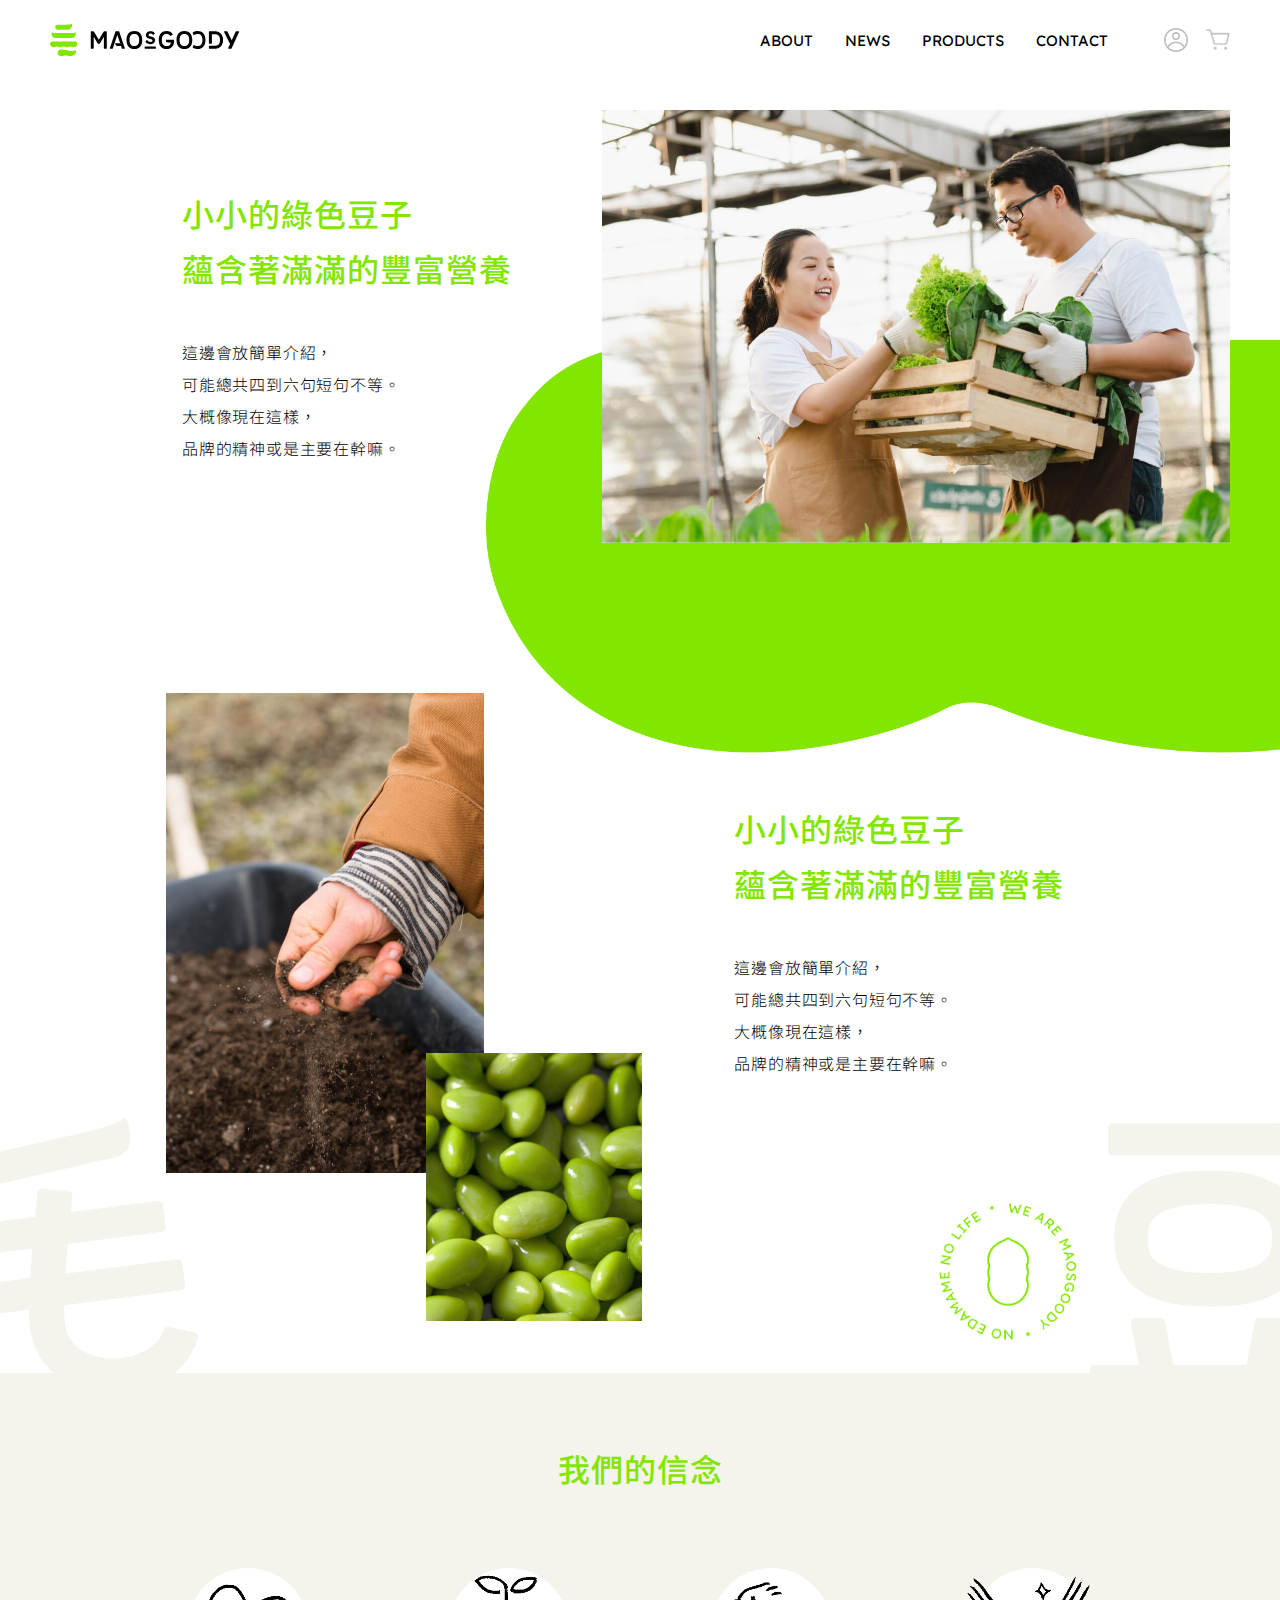
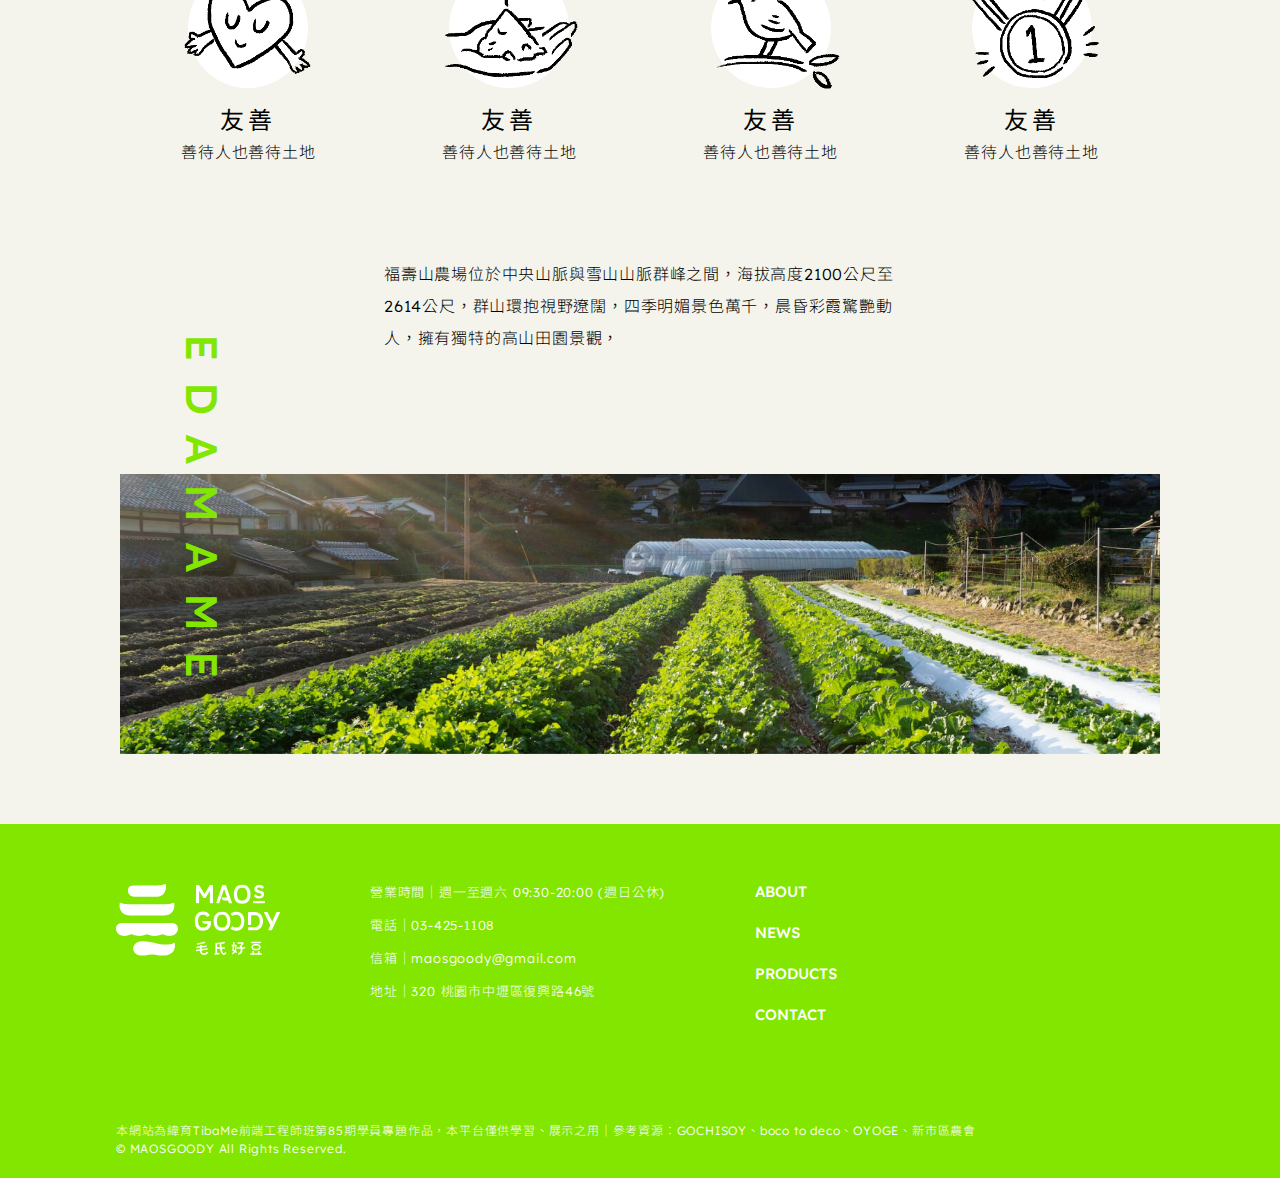
==== about.html @ e0be7e72 "第一次上傳" ====
<!DOCTYPE html>
<html lang="en">

<head>
    <meta charset="UTF-8">
    <meta http-equiv="X-UA-Compatible" content="IE=edge">
    <meta name="viewport" content="width=device-width, initial-scale=1.0">
    <title>MAOSGOODY 毛氏好豆</title>
    <link rel="stylesheet" href="reset.css">

    <link rel="stylesheet" href="https://cdnjs.cloudflare.com/ajax/libs/font-awesome/6.4.0/css/all.min.css"
        integrity="sha512-iecdLmaskl7CVkqkXNQ/ZH/XLlvWZOJyj7Yy7tcenmpD1ypASozpmT/E0iPtmFIB46ZmdtAc9eNBvH0H/ZpiBw=="
        crossorigin="anonymous" referrerpolicy="no-referrer" />

    <link rel="preconnect" href="https://fonts.googleapis.com">
    <link rel="preconnect" href="https://fonts.gstatic.com" crossorigin>
    <link
        href="https://fonts.googleapis.com/css2?family=Lato:wght@300;400&family=Lexend+Deca:wght@200;300;400;500;600;700&family=Noto+Sans+TC:wght@100;300;400;500;700;900&family=Quicksand:wght@300;400;500;600&display=swap"
        rel="stylesheet">

    <link rel="stylesheet" href="style.css">
    <link rel="stylesheet" href="about.css">
</head>

<body>

    <header class="main_header">
        <div class="container">
            <a href="index.html" class="logo">
                <img src="pic/nav_logo.svg" alt="MAOSGOODY | 毛氏好豆">
            </a>
            <ul class="nav_list">
                <li><a href="about.html">ABOUT</a></li>
                <li><a href="news.html">NEWS</a></li>
                <li><a href="products.html">PRODUCTS</a></li>
                <li><a href="contact.html">CONTACT</a></li>
            </ul>
            <ul class="nav_button">
                <li>
                    <a href="login.html">
                        <img src="pic/nav_login.png" alt="Log in">
                    </a>
                </li>
                <li>
                    <a href="#">
                        <img src="pic/nav_cart.png" alt="Cart">
                    </a>
                </li>
            </ul>
        </div>
    </header>


    <section class="section_story">
        <div class="story_container">
            <div class="story_wrap">
                <div class="story_pic">
                    <img src="pic/story_pic_s.jpg" alt="">
                </div>
                <div class="story_text">
                    <h2 class="title">小小的綠色豆子<br>
                        蘊含著滿滿的豐富營養</h2>
                    <p class="article">
                        這邊會放簡單介紹，<br>
                        可能總共四到六句短句不等。<br>
                        大概像現在這樣，<br>
                        品牌的精神或是主要在幹嘛。<br>
                    </p>
                </div>
            </div>
            <div class="story_bg">
                <img src="pic/story_bg.png" alt="">
            </div>
        </div>
    </section>


    <section class="section_effort">
        <div class="effort_container">
            <div class="effort_wrap">
                <div class="effort_pic">
                    <div class="pic_down">
                        <img src="pic/pic_down_s.jpg" alt="">
                    </div>
                    <div class="pic_up">
                        <img src="pic/pic_up_s.jpg" alt="">
                    </div>
                </div>
                <div class="effort_text">
                    <h2 class="title">小小的綠色豆子<br>
                        蘊含著滿滿的豐富營養</h2>
                    <p class="article">
                        這邊會放簡單介紹，<br>
                        可能總共四到六句短句不等。<br>
                        大概像現在這樣，<br>
                        品牌的精神或是主要在幹嘛。<br>
                    </p>
                </div>
            </div>
            <div class="bg_text">
                <div class="bg_mao">
                    <img src="pic/bg_mao.png" alt="">
                </div>
                <div class="bg_dou">
                    <img src="pic/bg_dou.png" alt="">
                </div>
            </div>
            <div class="effort_rotate">
                <img src="pic/circle_2.png" alt="">
            </div>

        </div>

    </section>
    <section class="section_faith">
        <div class="faith_container">
            <h2 class="faith_title">我們的信念</h2>
            <div class="faith_cardlist">
                <div class="faith_card">
                    <div class="card_circle"></div>
                    <div class="card_pic">
                        <img src="pic/icon_1.png" alt="">
                    </div>
                    <div class="card_text">
                        <h3 class="card_title">友善</h3>
                        <p>善待人也善待土地</p>
                    </div>
                </div>
                <div class="faith_card">
                    <div class="card_circle"></div>
                    <div class="card_pic">
                        <img src="pic/icon_2.png" alt="">
                    </div>
                    <div class="card_text">
                        <h3 class="card_title">友善</h3>
                        <p>善待人也善待土地</p>
                    </div>
                </div>
                <div class="faith_card">
                    <div class="card_circle"></div>
                    <div class="card_pic">
                        <img src="pic/icon_3.png" alt="">
                    </div>
                    <div class="card_text">
                        <h3 class="card_title">友善</h3>
                        <p>善待人也善待土地</p>
                    </div>
                </div>
                <div class="faith_card">
                    <div class="card_circle"></div>
                    <div class="card_pic">
                        <img src="pic/icon_4.png" alt="">
                    </div>
                    <div class="card_text">
                        <h3 class="card_title">友善</h3>
                        <p>善待人也善待土地</p>
                    </div>
                </div>
            </div>
            <p class="faith_article">
                福壽山農場位於中央山脈與雪山山脈群峰之間，海拔高度2100公尺至2614公尺，群山環抱視野遼闊，四季明媚景色萬千，晨昏彩霞驚艷動人，擁有獨特的高山田園景觀，
            </p>
            <div class="faith_bottompic">
                <img src="pic/faith_pic_s.jpg" alt="">
                <div class="deco_text">EDAMAME</div>
            </div>

        </div>

    </section>


    <footer class="main_footer">
        <div class="footer_container">
            <div class="footer_list">
                <div class="logo">
                    <img src="pic/footer_logo.svg" alt="">
                </div>
                <div class="info">
                    <p>
                        營業時間｜週一至週六 09:30-20:00 (週日公休)<br>
                        電話｜03-425-1108<br>
                        信箱｜maosgoody@gmail.com<br>
                        地址｜320 桃園市中壢區復興路46號<br>
                    </p>
                </div>
                <div class="nav">
                    <a href="#">ABOUT</a>
                    <a href="#">NEWS</a>
                    <a href="#">PRODUCTS</a>
                    <a href="#">CONTACT</a>
                </div>
                <div class="follow">
                    <a href="#"><i class="fa-brands fa-instagram"></i></a>
                    <a href="#"><i class="fa-brands fa-facebook-f"></i></a>
                    <a href="#"><i class="fa-brands fa-twitter"></i></a>
                </div>
            </div>
            <div class="footer_copyright">
                <p>本網站為緯育TibaMe前端工程師班第85期學員專題作品，本平台僅供學習、展示之用｜參考資源：GOCHISOY、boco to deco、OYOGE、新市區農會<br>
                    &copy; MAOSGOODY All Rights Reserved.</p>
            </div>
        </div>
    </footer>

</body>

</html>
---- style.css ----
* {
    font-family: "Lexend Deca", "Lato", "Quicksand", "Noto Sans TC", sans-serif;
    /* outline: solid red 1px; */
}

::selection {
    background: #82E600;
}

img {
    vertical-align: top;
}

body {
    padding-top: 80px;
}

.main_header {
    background-color: white;
    position: fixed;
    top: 0;
    left: 0;
    z-index: 1;
    width: 100%;
}

.main_header .container {
    display: flex;
    align-items: center;
    padding: 24px 50px;
    margin: auto;
}

.main_header .container .logo {
    width: 190px;
    margin-right: auto;
}

.main_header .container .logo img {
    width: 100%;
    vertical-align: top;
}

.main_header .container .nav_list {
    display: flex;
    align-items: center;
    padding-right: 22px;

}

.main_header .container .nav_list li {
    padding: 0px 16px;

}

.main_header .container .nav_list a {
    text-decoration: none;
    color: black;
    font-size: 15px;
    font-weight: 400;
}

.main_header .container .nav_button {
    display: flex;
    align-items: center;
}

.main_header .container .nav_button li {
    width: 24px;
    padding-left: 18px;
}

.main_header .container .nav_button img {
    width: 100%;
    vertical-align: top;
}


.main_footer {
    width: 100%;
    background-color: #82E600;
}

.main_footer .footer_container {
    width: 1048px;
    margin: auto;

}

.footer_container .footer_list {
    display: flex;
    gap: 90px;
    padding: 60px 0 100px;
}

.footer_container .footer_list .logo {
    width: 164px;
}

.footer_container .footer_list .logo img {
    width: 100%;
}

.footer_container .footer_list .info p {
    font-size: 13px;
    font-weight: 300;
    color: white;
    line-height: 33px;
    margin-top: -8px;
}

.footer_container .footer_list .nav {
    display: flex;
    flex-direction: column;
    gap: 26px;
}

.footer_container .footer_list .nav a {
    display: inline-block;
    text-decoration: none;
    color: white;
    font-size: 15px;
    font-weight: 500;
}

.footer_container .footer_list .follow {
    margin-left: auto;
}

.footer_container .footer_list .follow a {
    color: white;
    font-size: 30px;
    letter-spacing: 18px;
    transition: 0.2s;
}

.footer_container .footer_list .follow a:hover {
    color: #00890E;
}

.footer_container .footer_copyright {
    padding-bottom: 20px;
}

.footer_container .footer_copyright p {
    font-size: 12px;
    font-weight: 300;
    line-height: 1.5;
    color: white;
}
---- about.css ----
h2 {
    font-size: 32px;
    font-weight: 500;
    color: #82E600;
    line-height: 1.7;
    letter-spacing: 1px;
}

h3 {
    font-size: 24px;
    font-weight: 400;
    color: black;
    letter-spacing: 4px;
}

p {
    font-size: 16px;
    font-weight: 300;
    line-height: 2;
    letter-spacing: 0.8px;
}

.section_story,
.section_effort,
.section_faith {
    width: 100%;
}

.story_container {
    overflow: hidden;
    padding: 30px 0 210px;
    position: relative;
}

.story_container .story_bg {
    width: 1146px;
    /* margin-left: 38%; */
    position: absolute;
    top: 260px;
    left: 38%;
    z-index: -1;
}

.story_container .story_bg img {
    width: 100%;
}

.story_container .story_wrap {
    display: flex;
    flex-direction: row-reverse;
    padding: 0 50px;
}

.story_container .story_wrap .story_pic {
    width: 628px;

}

.story_container .story_wrap .story_pic img {
    width: 100%;
    vertical-align: top;
}

.story_container .story_wrap .story_text {
    display: flex;
    flex-direction: column;
    justify-content: center;
    gap: 40px;
    padding-right: 90px;
}

.effort_container {
    position: relative;
}

.effort_container .bg_text {
    width: 100%;
    display: flex;
    justify-content: space-between;
    position: absolute;
    bottom: -25px;
    overflow: hidden;
}

.effort_container .bg_text .bg_mao {
    width: 248px;
    margin-left: -50px;
}

.effort_container .bg_text .bg_dou {
    width: 240px;
    margin-right: -50px;
}

.effort_container .bg_mao img,
.effort_container .bg_dou img {
    width: 100%;
}

.effort_container .effort_wrap {
    display: flex;
    width: 74%;
    margin: auto;
    padding-bottom: 200px;
}

.effort_wrap .effort_pic {
    position: relative;
    margin-top: -60px;
}

.effort_wrap .effort_pic .pic_down {
    width: 318px;
}

.effort_wrap .effort_pic .pic_up {
    width: 216px;
    position: absolute;
    top: 360px;
    left: 260px;
}

.effort_wrap .effort_pic img {
    width: 100%;
    vertical-align: top;
}

.effort_wrap .effort_text {
    display: flex;
    flex-direction: column;
    gap: 40px;
    padding: 50px 0 0 250px;
}

.effort_container .effort_rotate {
    width: 144px;
    position: absolute;
    bottom: 30px;
    right: 200px;

    animation: rotate;
    animation-duration: 8s;
    animation-timing-function: linear;
    /* animation-iteration-count: infinite; */
}

@keyframes rotate {
    0% {
        transform: rotate(0deg);
    }

    100% {
        transform: rotate(-360deg);
    }
}

.effort_container .effort_rotate img {
    width: 100%;
}

.section_faith .faith_container {
    background-color: #F4F4EC;
}

.faith_container {
    padding: 70px 0;
    position: relative;

}

.faith_container .faith_title {
    text-align: center;
}

.faith_container .faith_cardlist {
    width: 74%;
    display: flex;
    justify-content: space-between;
    margin: auto;
    padding: 50px 0;
}

.faith_cardlist .faith_card {
    width: 144px;
    padding: 10px;
    position: relative;
    /* outline: solid red 1px; */
    text-align: center;
}

.faith_cardlist .faith_card .card_circle {
    width: 120px;
    height: 120px;
    background-color: #fff;
    border-radius: 50%;
    margin: 10px auto 0;
}

.faith_cardlist .faith_card .card_pic {
    width: 100%;
    position: absolute;
    top: 0;
    left: 50%;
    transform: translate(-50%, 0);
}

.faith_cardlist .faith_card .card_pic img {
    width: 100%;

}

.faith_cardlist .faith_card .card_text .card_title {
    padding: 20px 0 4px;
}

.faith_container .faith_article {
    width: 40%;
    margin: auto;
    padding: 30px 0 120px;
}

.faith_container .faith_bottompic {
    width: 1040px;
    margin: auto;
    position: relative;
}

.faith_container .faith_bottompic img {
    width: 100%;
    vertical-align: top;
}

.faith_container .faith_bottompic .deco_text {
    font-size: 44px;
    font-weight: 500;
    color: #82E600;
    writing-mode: vertical-rl;
    letter-spacing: 0.45em;
    position: absolute;
    top: -140px;
    left: 60px;
}
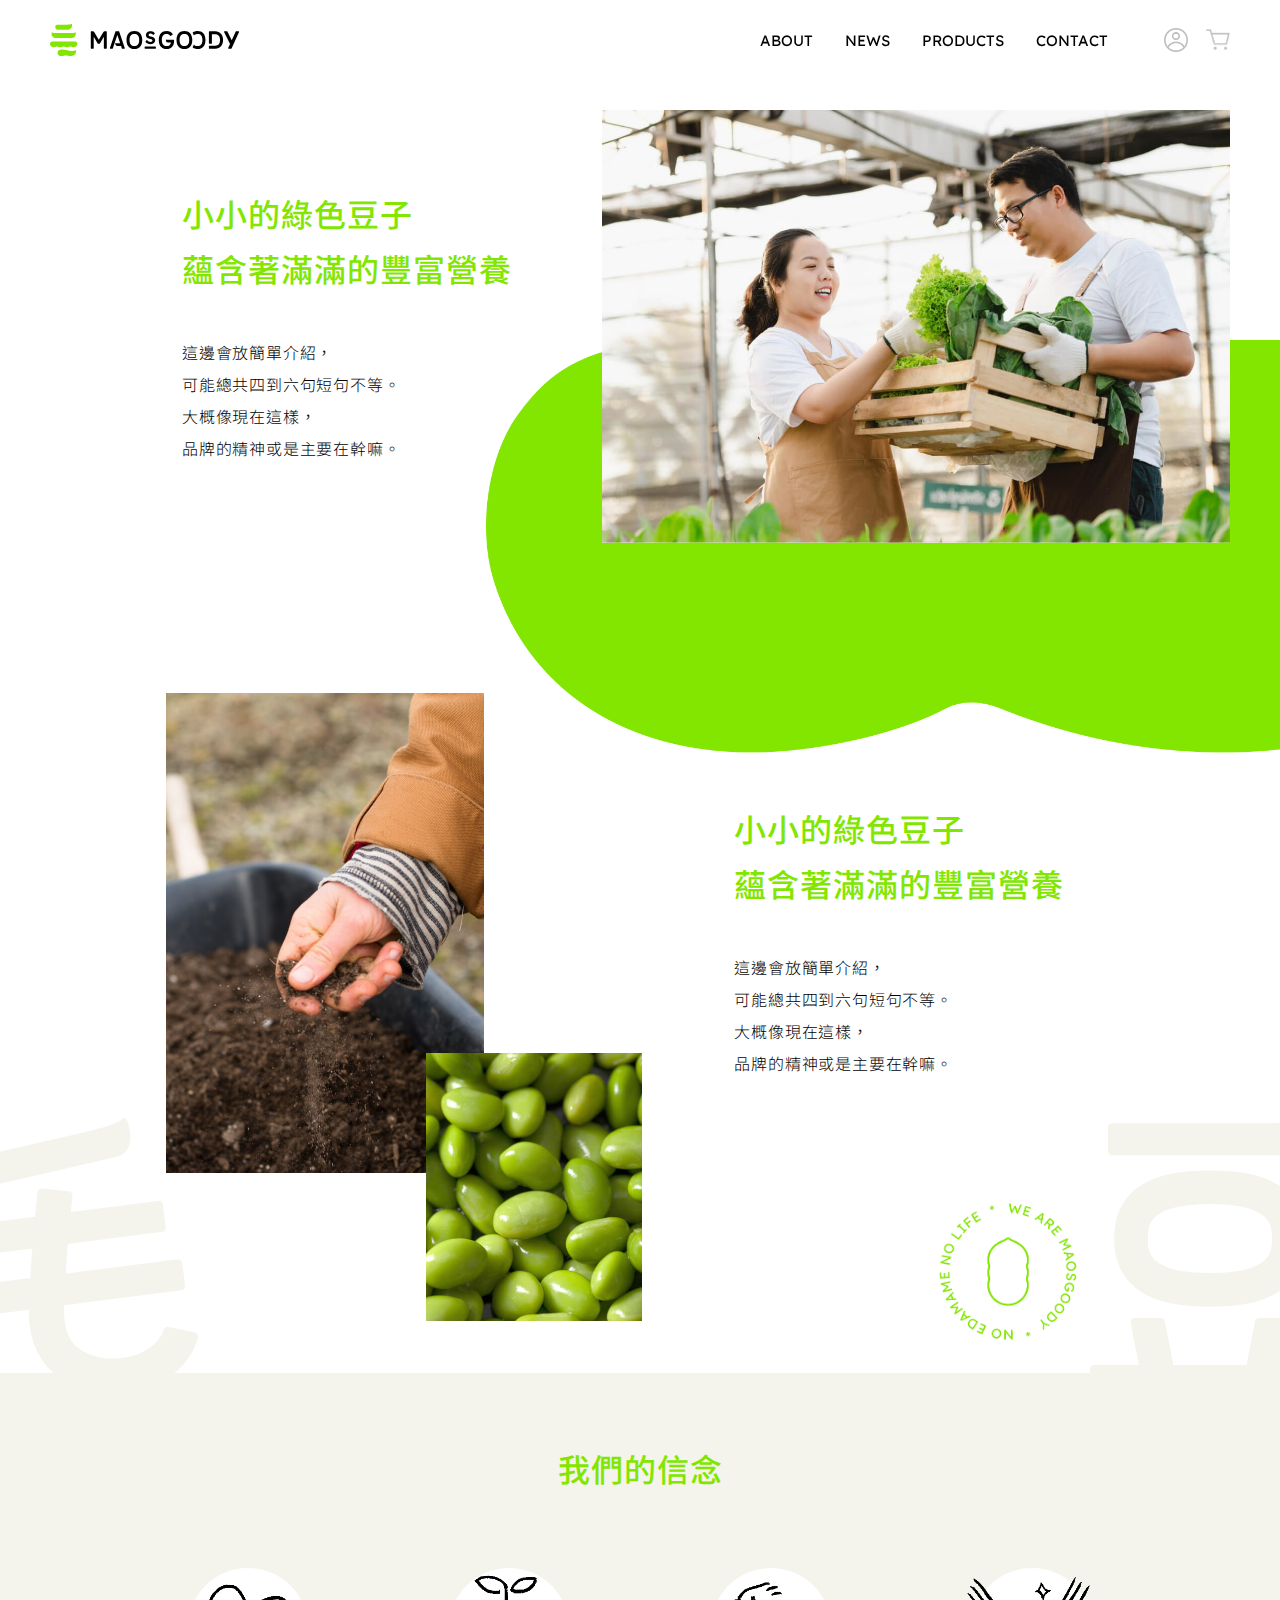
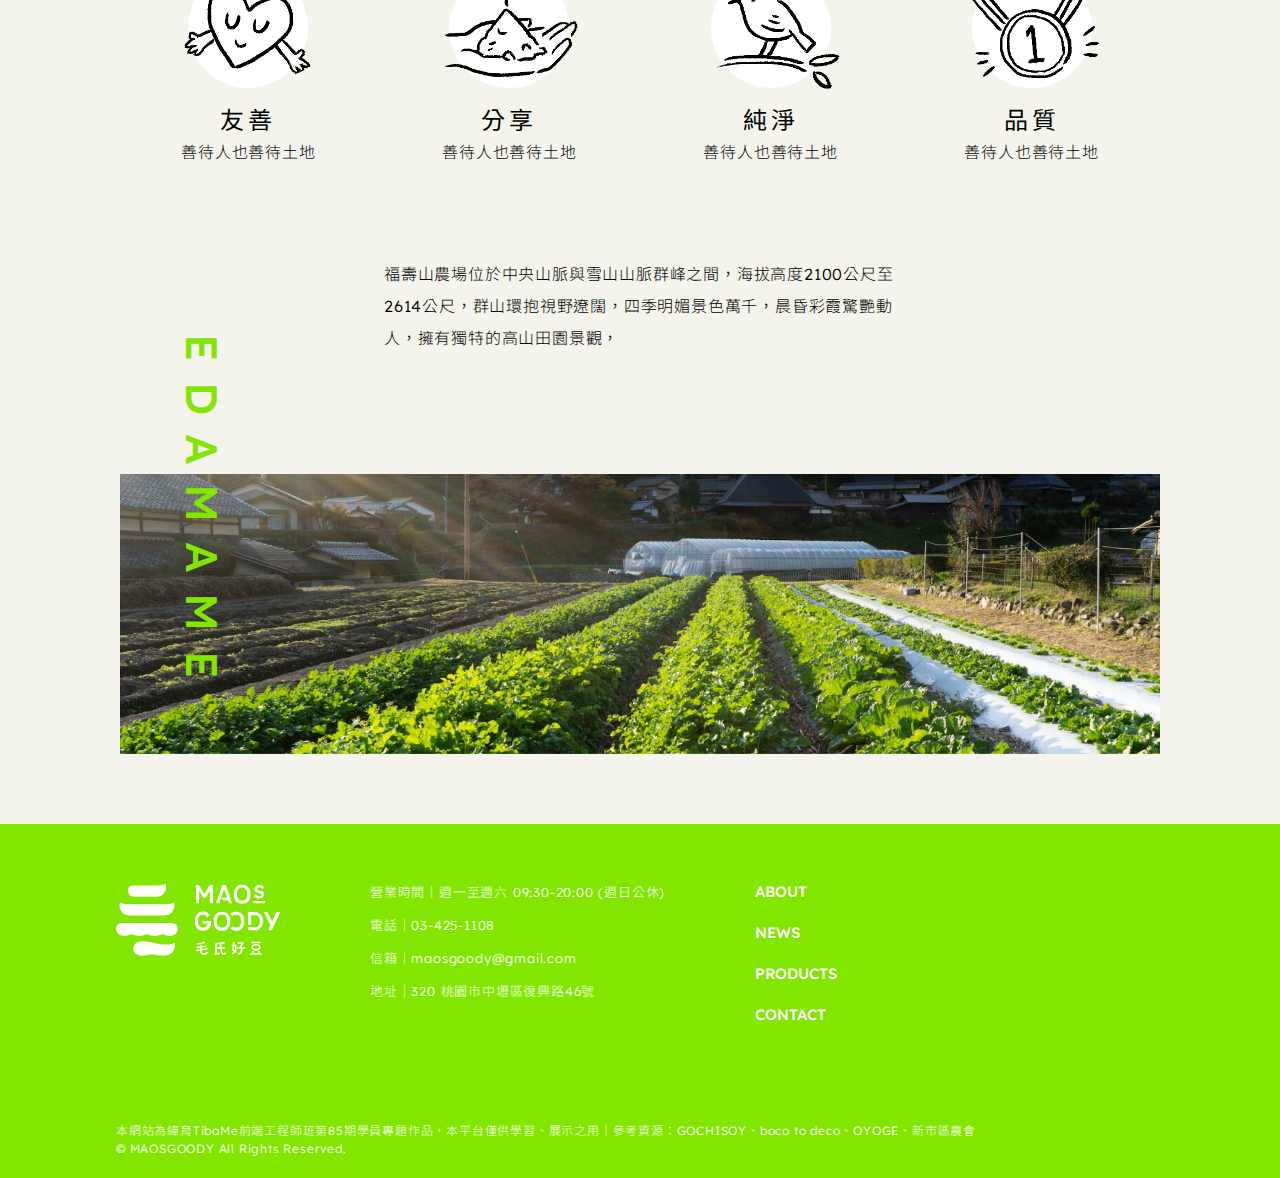
==== commit c776eabb: "第二次上傳" ====
--- a/about.html
+++ b/about.html
@@ -132,7 +132,7 @@
                         <img src="pic/icon_2.png" alt="">
                     </div>
                     <div class="card_text">
-                        <h3 class="card_title">友善</h3>
+                        <h3 class="card_title">分享</h3>
                         <p>善待人也善待土地</p>
                     </div>
                 </div>
@@ -142,7 +142,7 @@
                         <img src="pic/icon_3.png" alt="">
                     </div>
                     <div class="card_text">
-                        <h3 class="card_title">友善</h3>
+                        <h3 class="card_title">純淨</h3>
                         <p>善待人也善待土地</p>
                     </div>
                 </div>
@@ -152,7 +152,7 @@
                         <img src="pic/icon_4.png" alt="">
                     </div>
                     <div class="card_text">
-                        <h3 class="card_title">友善</h3>
+                        <h3 class="card_title">品質</h3>
                         <p>善待人也善待土地</p>
                     </div>
                 </div>
--- a/style.css
+++ b/style.css
@@ -16,7 +16,7 @@
 }
 
 .main_header {
-    background-color: white;
+    background-color: rgba(255, 255, 255, 0.92);
     position: fixed;
     top: 0;
     left: 0;
@@ -54,11 +54,19 @@
 }
 
 .main_header .container .nav_list a {
+    display: inline-block;
     text-decoration: none;
     color: black;
     font-size: 15px;
     font-weight: 400;
+    transition: 0.25s;
 }
+
+.main_header .container .nav_list a:hover {
+    color: #82E600;
+    transform: scale(1.08);
+}
+
 
 .main_header .container .nav_button {
     display: flex;
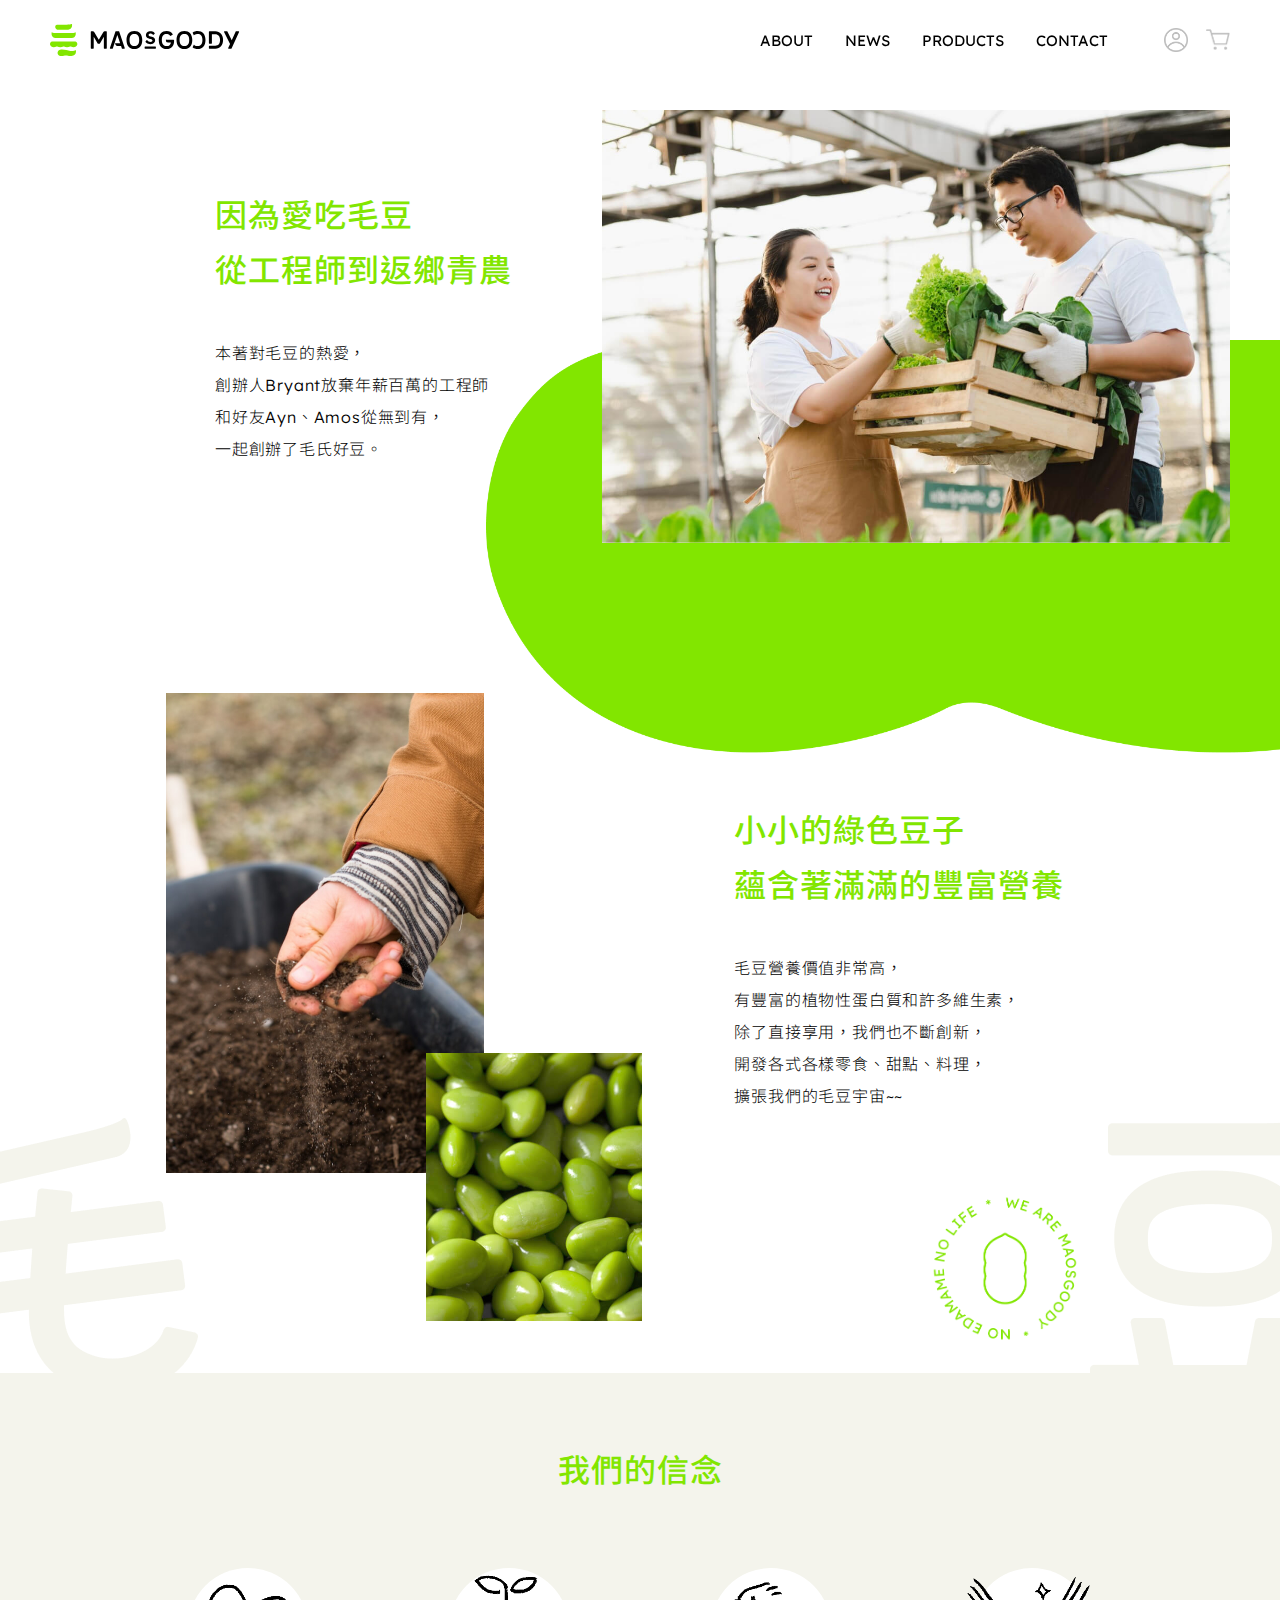
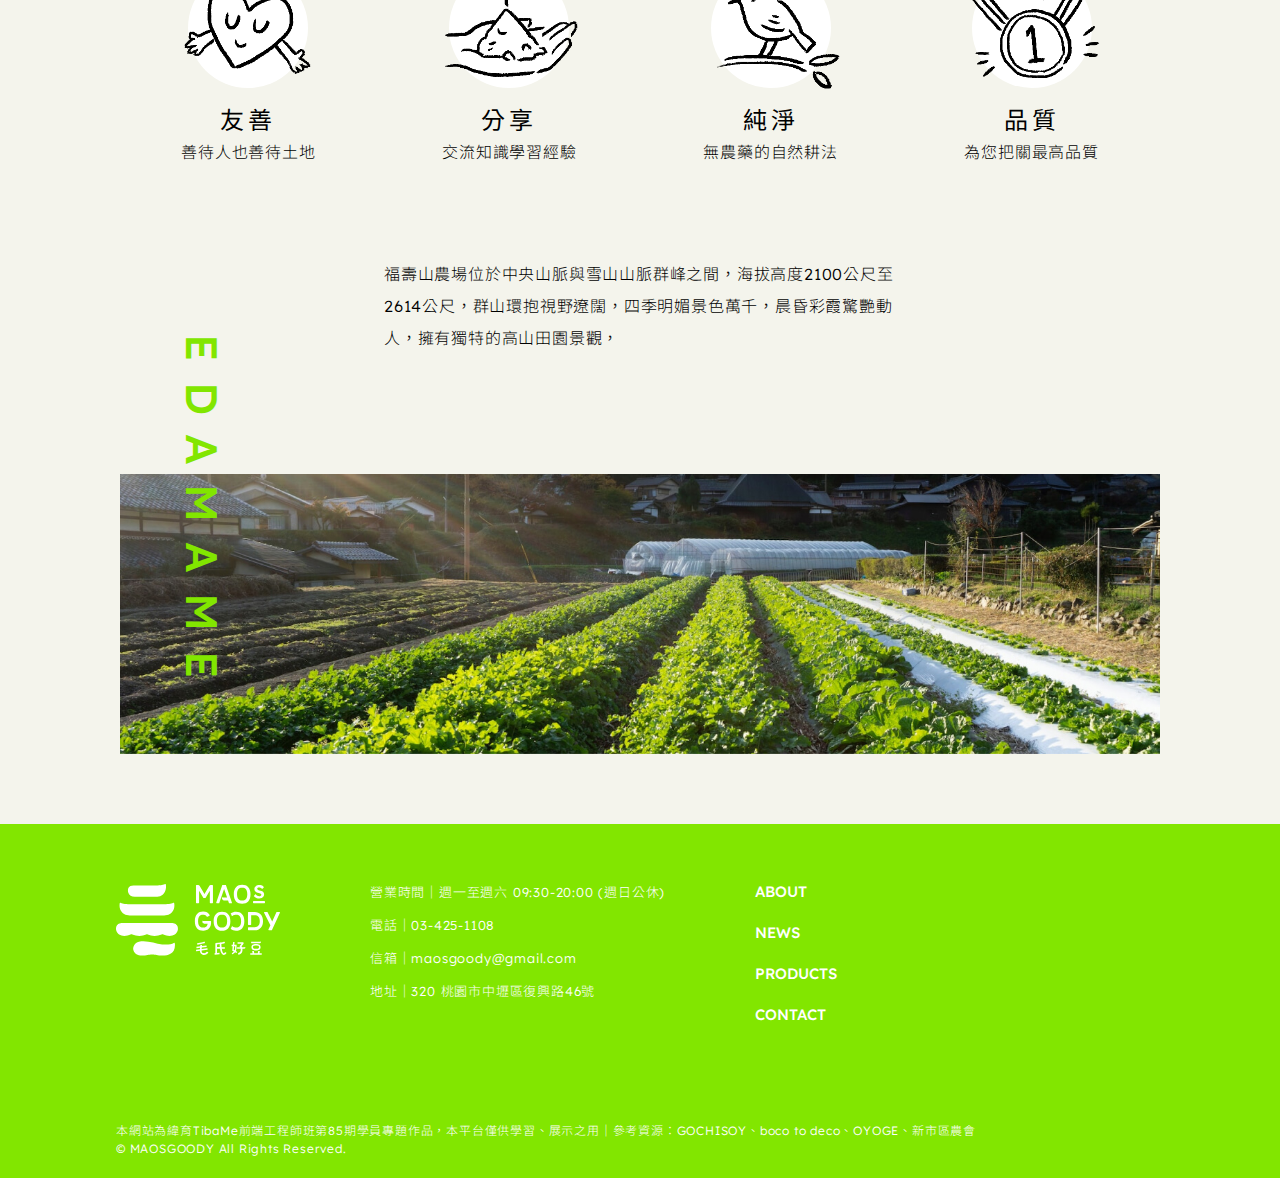
==== commit e0e344c1: "第三次上傳" ====
--- a/about.html
+++ b/about.html
@@ -58,13 +58,13 @@
                     <img src="pic/story_pic_s.jpg" alt="">
                 </div>
                 <div class="story_text">
-                    <h2 class="title">小小的綠色豆子<br>
-                        蘊含著滿滿的豐富營養</h2>
+                    <h2 class="title">因為愛吃毛豆<br>
+                        從工程師到返鄉青農</h2>
                     <p class="article">
-                        這邊會放簡單介紹，<br>
-                        可能總共四到六句短句不等。<br>
-                        大概像現在這樣，<br>
-                        品牌的精神或是主要在幹嘛。<br>
+                        本著對毛豆的熱愛，<br>
+                        創辦人Bryant放棄年薪百萬的工程師<br>
+                        和好友Ayn、Amos從無到有，<br>
+                        一起創辦了毛氏好豆。<br>
                     </p>
                 </div>
             </div>
@@ -90,10 +90,11 @@
                     <h2 class="title">小小的綠色豆子<br>
                         蘊含著滿滿的豐富營養</h2>
                     <p class="article">
-                        這邊會放簡單介紹，<br>
-                        可能總共四到六句短句不等。<br>
-                        大概像現在這樣，<br>
-                        品牌的精神或是主要在幹嘛。<br>
+                        毛豆營養價值非常高，<br>
+                        有豐富的植物性蛋白質和許多維生素，<br>
+                        除了直接享用，我們也不斷創新，<br>
+                        開發各式各樣零食、甜點、料理，<br>
+                        擴張我們的毛豆宇宙~~<br>
                     </p>
                 </div>
             </div>
@@ -133,7 +134,7 @@
                     </div>
                     <div class="card_text">
                         <h3 class="card_title">分享</h3>
-                        <p>善待人也善待土地</p>
+                        <p>交流知識學習經驗</p>
                     </div>
                 </div>
                 <div class="faith_card">
@@ -143,7 +144,7 @@
                     </div>
                     <div class="card_text">
                         <h3 class="card_title">純淨</h3>
-                        <p>善待人也善待土地</p>
+                        <p>無農藥的自然耕法</p>
                     </div>
                 </div>
                 <div class="faith_card">
@@ -153,7 +154,7 @@
                     </div>
                     <div class="card_text">
                         <h3 class="card_title">品質</h3>
-                        <p>善待人也善待土地</p>
+                        <p>為您把關最高品質</p>
                     </div>
                 </div>
             </div>
--- a/about.css
+++ b/about.css
@@ -133,7 +133,7 @@
 }
 
 .effort_container .effort_rotate {
-    width: 144px;
+    width: 150px;
     position: absolute;
     bottom: 30px;
     right: 200px;
@@ -141,7 +141,7 @@
     animation: rotate;
     animation-duration: 8s;
     animation-timing-function: linear;
-    /* animation-iteration-count: infinite; */
+    animation-iteration-count: infinite;
 }
 
 @keyframes rotate {
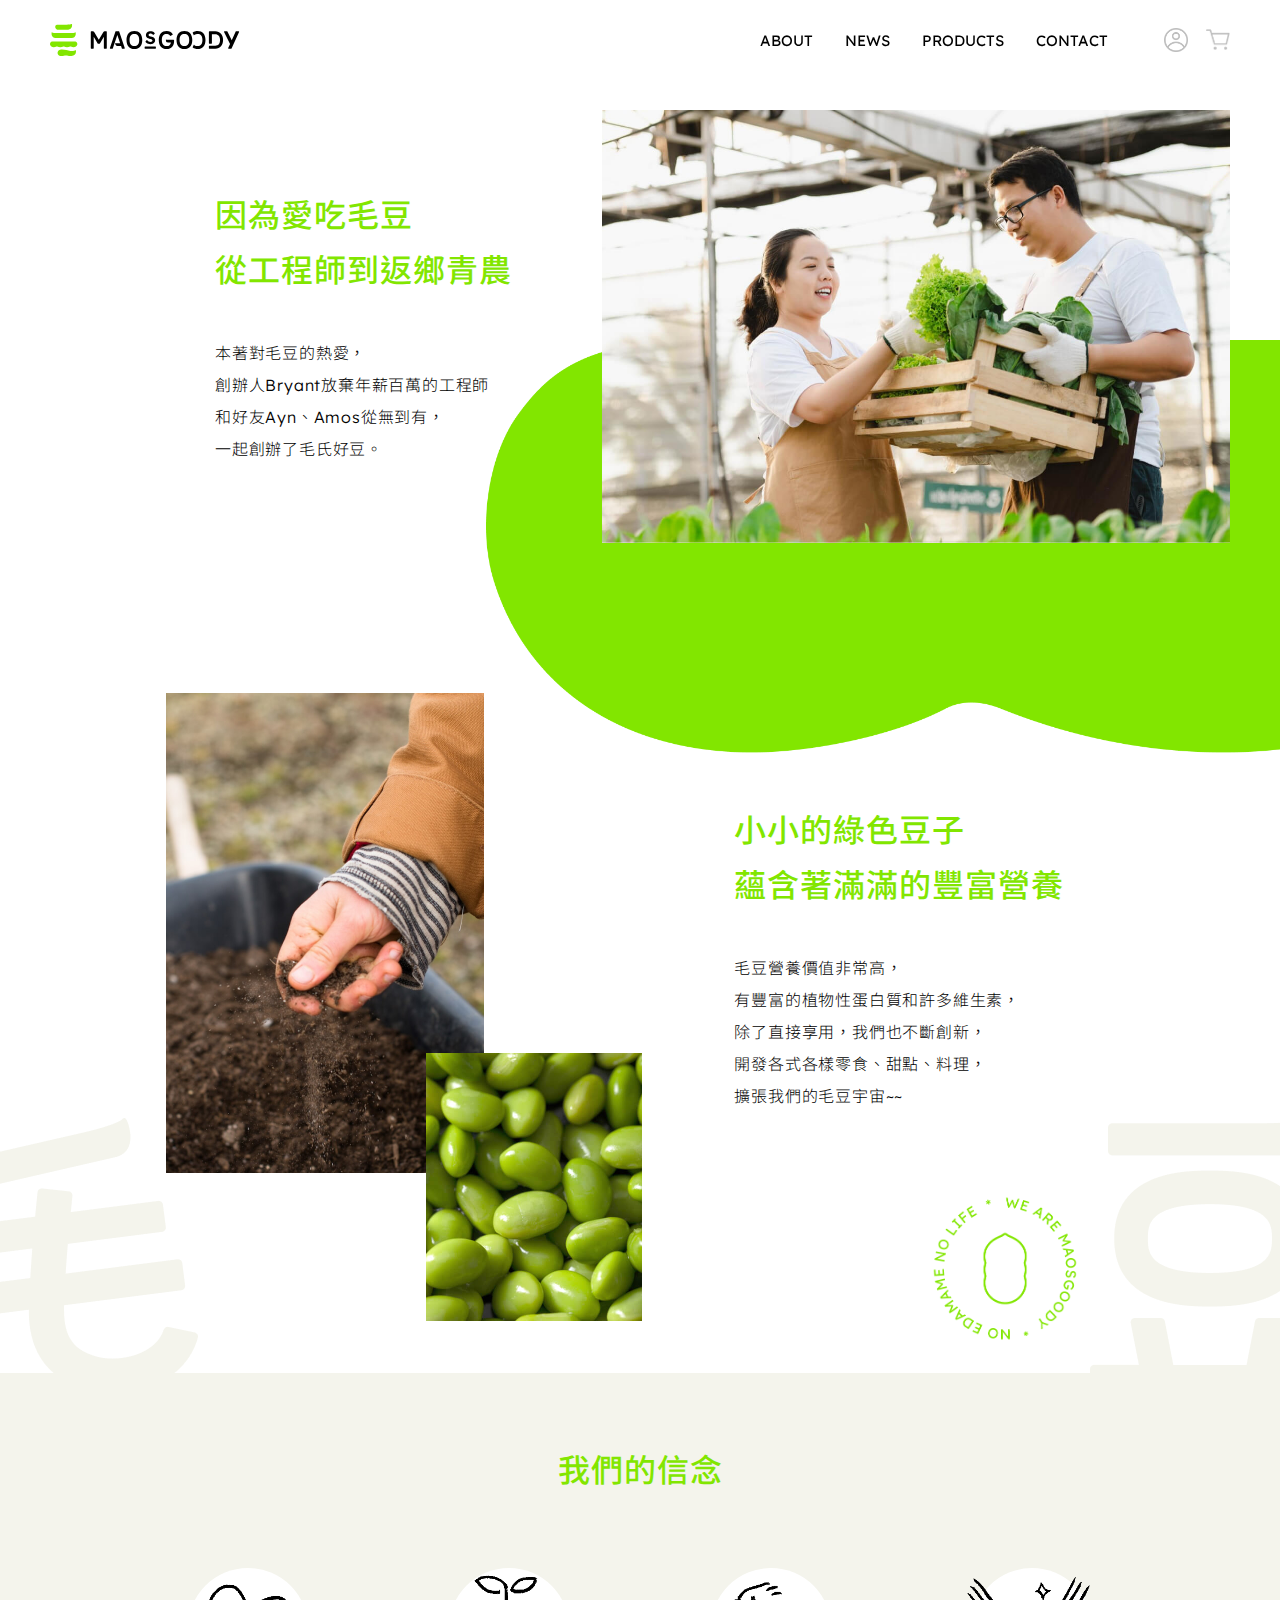
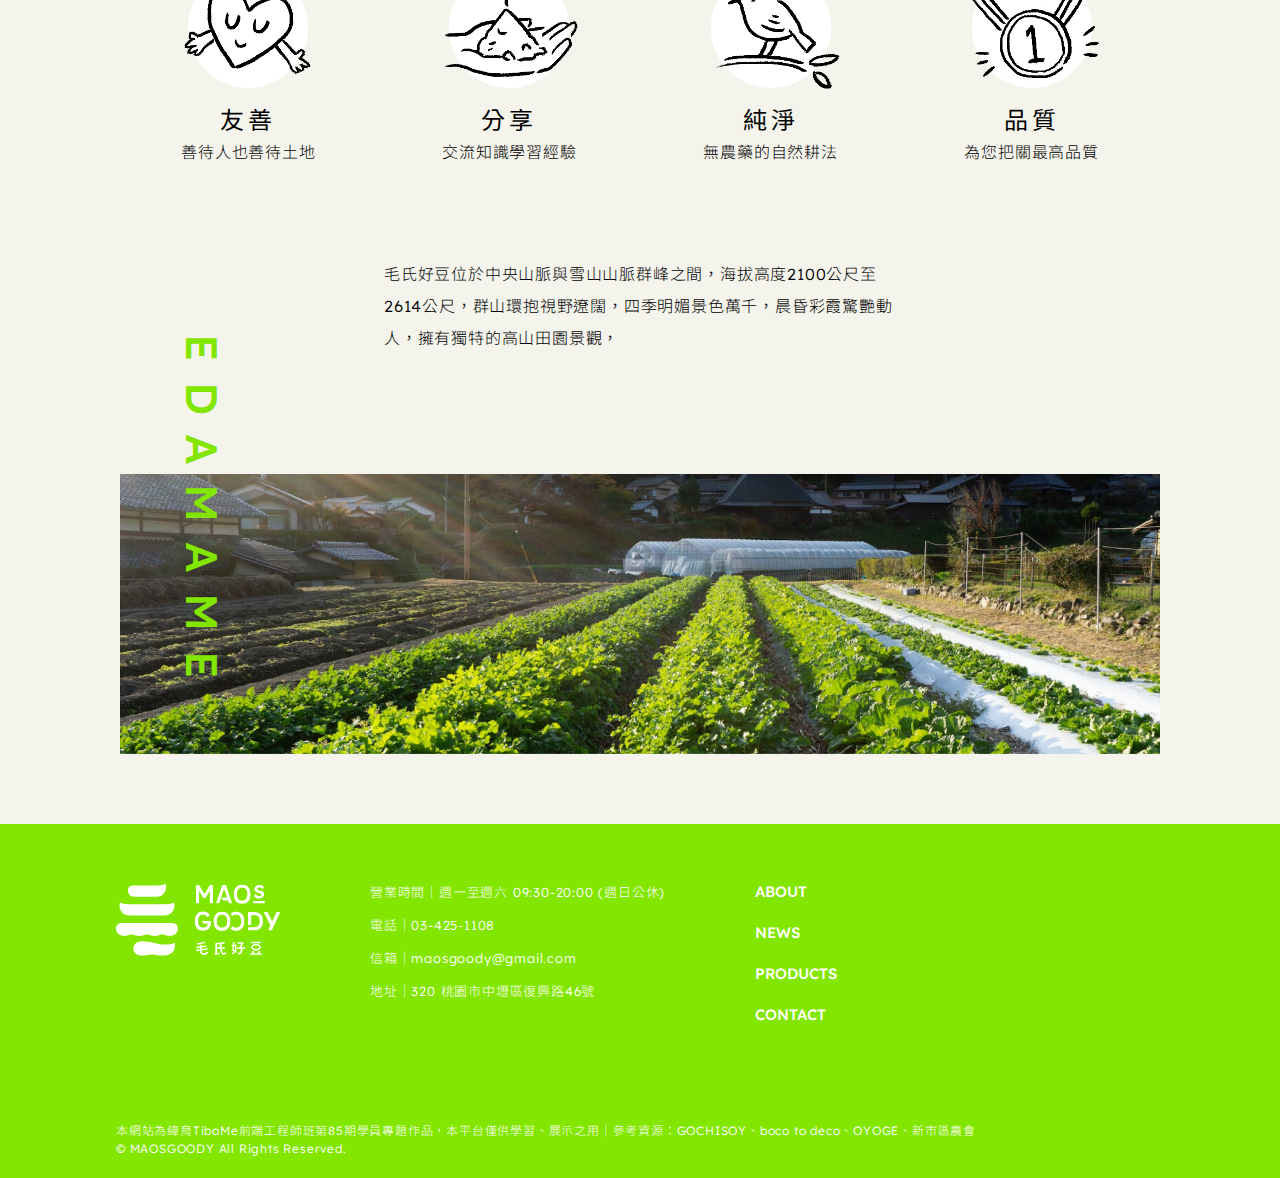
==== commit 6a2555fa: "文字修改" ====
--- a/about.html
+++ b/about.html
@@ -159,7 +159,7 @@
                 </div>
             </div>
             <p class="faith_article">
-                福壽山農場位於中央山脈與雪山山脈群峰之間，海拔高度2100公尺至2614公尺，群山環抱視野遼闊，四季明媚景色萬千，晨昏彩霞驚艷動人，擁有獨特的高山田園景觀，
+                毛氏好豆位於中央山脈與雪山山脈群峰之間，海拔高度2100公尺至2614公尺，群山環抱視野遼闊，四季明媚景色萬千，晨昏彩霞驚艷動人，擁有獨特的高山田園景觀，
             </p>
             <div class="faith_bottompic">
                 <img src="pic/faith_pic_s.jpg" alt="">
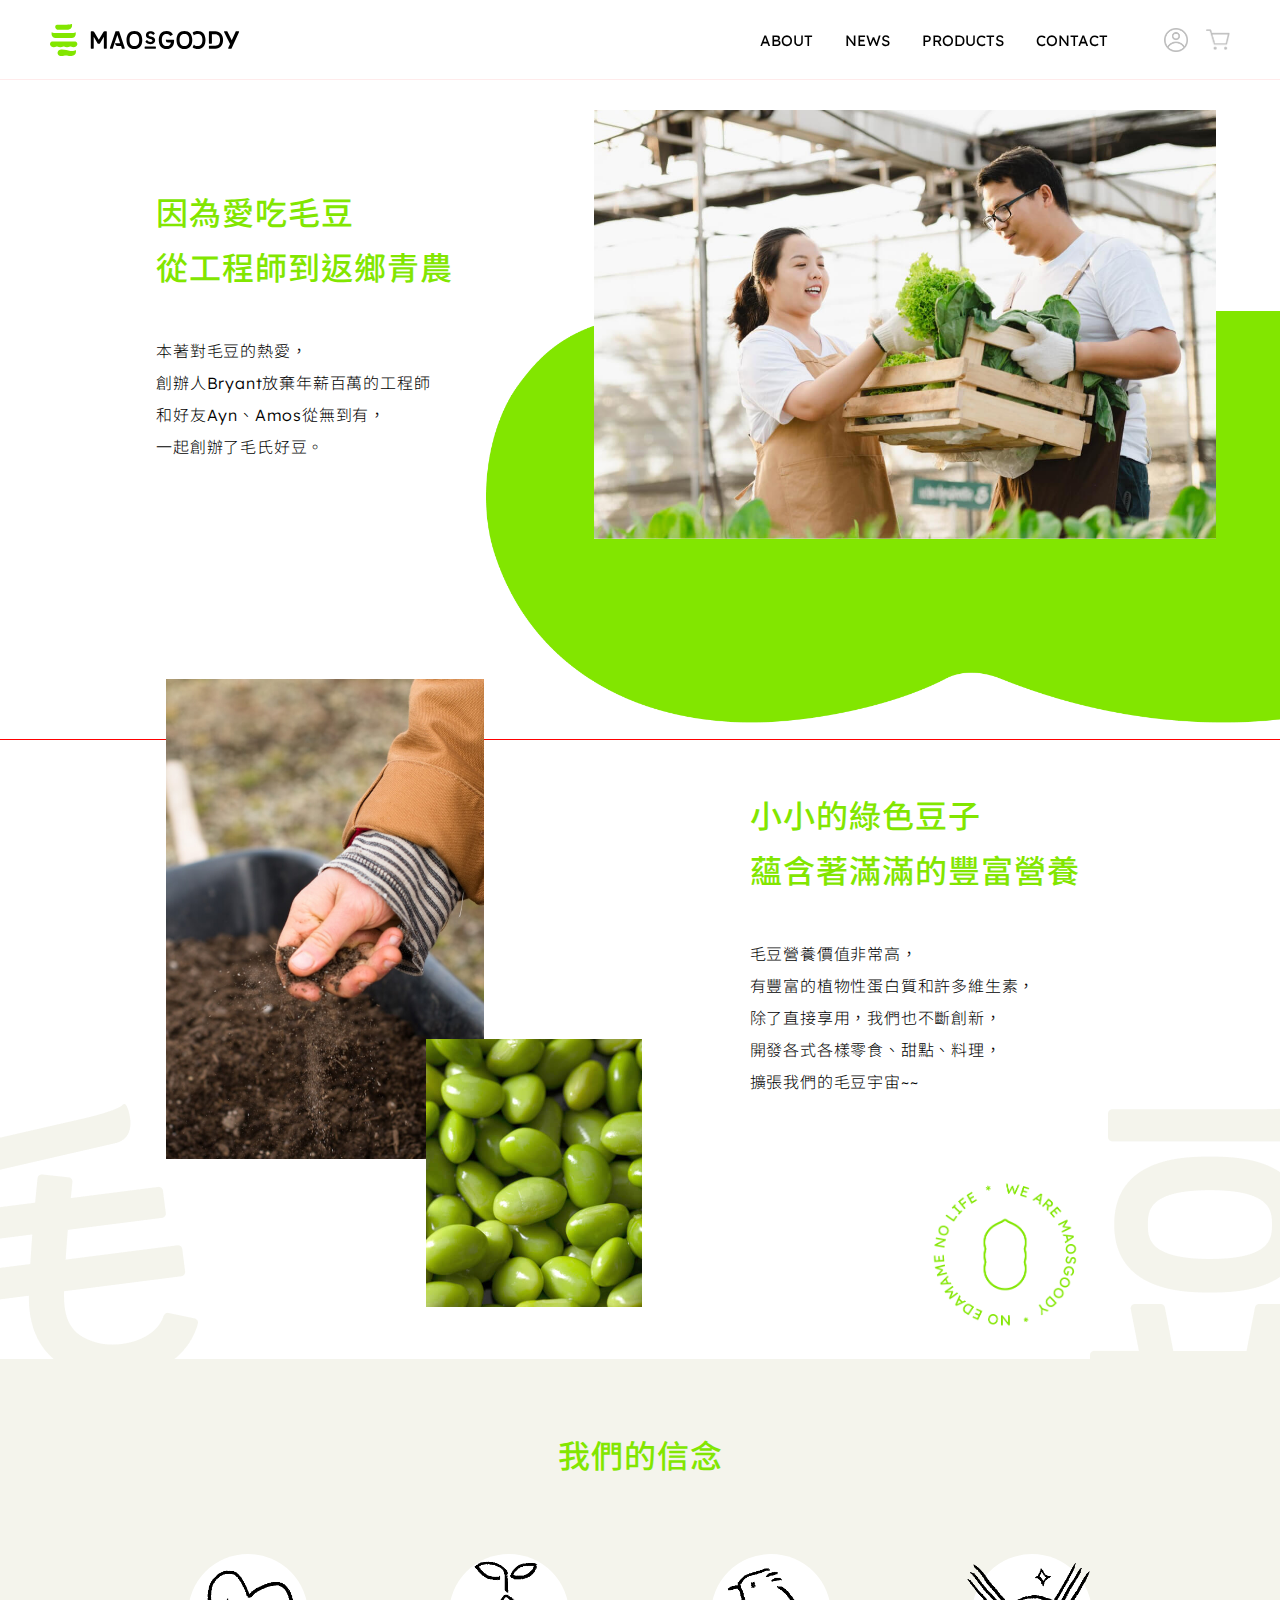
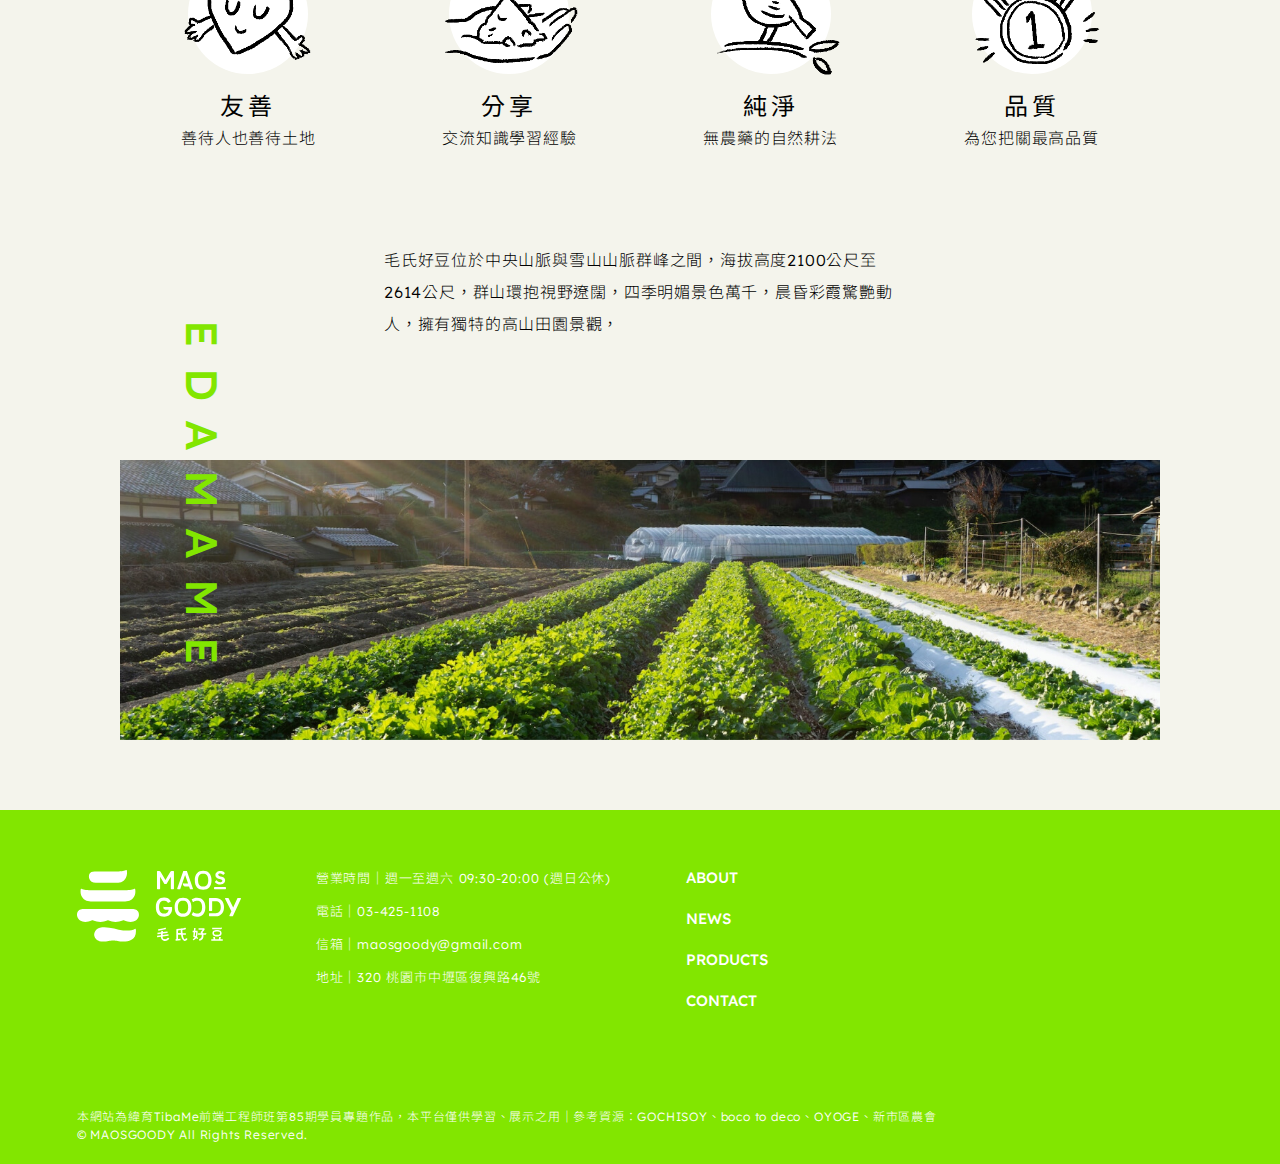
==== commit c4428d01: "RWD about html/css adjustment" ====
--- a/about.html
+++ b/about.html
@@ -24,11 +24,13 @@
 
 <body>
 
+    <input type="checkbox" id="menu_switch">
     <header class="main_header">
         <div class="container">
             <a href="index.html" class="logo">
                 <img src="pic/nav_logo.svg" alt="MAOSGOODY | 毛氏好豆">
             </a>
+
             <ul class="nav_list">
                 <li><a href="about.html">ABOUT</a></li>
                 <li><a href="news.html">NEWS</a></li>
@@ -47,6 +49,11 @@
                     </a>
                 </li>
             </ul>
+            <label for="menu_switch" class="hb">
+                <span></span>
+                <span></span>
+                <span></span>
+            </label>
         </div>
     </header>
 
--- a/style.css
+++ b/style.css
@@ -13,6 +13,10 @@
 
 body {
     padding-top: 80px;
+}
+
+#menu_switch {
+    display: none;
 }
 
 .main_header {
@@ -20,14 +24,14 @@
     position: fixed;
     top: 0;
     left: 0;
-    z-index: 1;
+    z-index: 50;
     width: 100%;
 }
 
 .main_header .container {
     display: flex;
     align-items: center;
-    padding: 24px 50px;
+    padding: 24px 24px;
     margin: auto;
 }
 
@@ -39,13 +43,6 @@
 .main_header .container .logo img {
     width: 100%;
     vertical-align: top;
-}
-
-.main_header .container .nav_list {
-    display: flex;
-    align-items: center;
-    padding-right: 22px;
-
 }
 
 .main_header .container .nav_list li {
@@ -90,19 +87,19 @@
 }
 
 .main_footer .footer_container {
-    width: 1048px;
+    width: 80%;
     margin: auto;
-
 }
 
 .footer_container .footer_list {
     display: flex;
-    gap: 90px;
-    padding: 60px 0 100px;
+    flex-direction: column;
+    gap: 50px;
+    padding: 70px 0;
 }
 
 .footer_container .footer_list .logo {
-    width: 164px;
+    width: 200px;
 }
 
 .footer_container .footer_list .logo img {
@@ -131,10 +128,6 @@
     font-weight: 500;
 }
 
-.footer_container .footer_list .follow {
-    margin-left: auto;
-}
-
 .footer_container .footer_list .follow a {
     color: white;
     font-size: 30px;
@@ -155,4 +148,267 @@
     font-weight: 300;
     line-height: 1.5;
     color: white;
+}
+
+/*-------小於1024px-------*/
+
+@media screen and (1024px > width) {
+    #menu_switch:checked+.main_header .container .nav_list {
+        /* display: block; */
+        left: 0;
+        opacity: 1;
+        transition: .7s;
+    }
+
+    #menu_switch:checked+.main_header .container .nav_button {
+        /* display: block; */
+        left: 0;
+        opacity: 1;
+        transition: .7s;
+    }
+
+    .main_header .container .nav_list {
+        width: 100%;
+        height: 100vh;
+        position: absolute;
+        top: 100%;
+        left: 100%;
+        padding-top: 30px;
+        text-align: center;
+        background-color: rgba(255, 255, 255, 0.85);
+        transition: 1s;
+        opacity: 0;
+    }
+
+    .main_header .container .nav_list li {
+        padding: 30px 0;
+    }
+
+    .main_header .container .nav_list a {
+        display: inline-block;
+        text-decoration: none;
+        color: black;
+        font-size: 24px;
+        font-weight: 400;
+        transition: 0.25s;
+    }
+
+    .main_header .container .nav_list a:hover {
+        color: #82E600;
+        transform: scale(1.08);
+    }
+
+    .main_header .container .hb {
+        width: 41px;
+        height: 41px;
+        position: relative;
+        /* display: flex;
+        flex-direction: column;
+        justify-content: space-evenly;
+        align-items: center; */
+    }
+
+    .main_header .container .hb span {
+        width: 84%;
+        height: 3px;
+        background-color: #82E600;
+        position: absolute;
+        margin: auto;
+        left: 0;
+        right: 0;
+    }
+
+    .main_header .container .hb span:nth-child(1) {
+        top: 9px;
+        transition: top .3s .3s, rotate .3s;
+    }
+
+    .main_header .container .hb span:nth-child(2) {
+        top: 19px;
+        opacity: 1;
+        transition: .3s .3s;
+    }
+
+    .main_header .container .hb span:nth-child(3) {
+        top: 29px;
+        transition: top .3s .3s, rotate .3s;
+    }
+
+    #menu_switch:checked+.main_header .container .hb span:nth-child(1) {
+        top: 19px;
+        rotate: 45deg;
+        transition: top .3s, rotate .3s .3s;
+    }
+
+    #menu_switch:checked+.main_header .container .hb span:nth-child(2) {
+        opacity: 0;
+        transition: .3s;
+    }
+
+    #menu_switch:checked+.main_header .container .hb span:nth-child(3) {
+        top: 19px;
+        rotate: -45deg;
+        transition: top .3s, rotate .3s .3s;
+    }
+
+    .main_header .container .nav_button {
+        width: 100%;
+        position: absolute;
+        top: 480px;
+        left: 100%;
+        justify-content: center;
+        transition: 1s;
+        opacity: 0;
+    }
+
+    .main_header .container .nav_button li {
+        width: 30px;
+        padding: 0px 30px;
+    }
+
+    .main_header .container .nav_button img {
+        width: 100%;
+        vertical-align: top;
+    }
+
+    .footer_container .footer_list .nav {
+        display: none;
+    }
+
+}
+
+
+/*-------1024px以上-------*/
+
+@media screen and (width >=1024px) {
+
+    .main_header {
+        background-color: rgba(255, 255, 255, 0.92);
+        position: fixed;
+        top: 0;
+        left: 0;
+        z-index: 10;
+        width: 100%;
+    }
+
+    .main_header .container {
+        display: flex;
+        align-items: center;
+        padding: 24px 50px;
+        margin: auto;
+    }
+
+    .main_header .container .logo {
+        width: 190px;
+        margin-right: auto;
+    }
+
+    .main_header .container .logo img {
+        width: 100%;
+        vertical-align: top;
+    }
+
+
+    .main_header .container .nav_list {
+        display: flex;
+        align-items: center;
+        padding-right: 22px;
+    }
+
+    .main_header .container .nav_list li {
+        padding: 0px 16px;
+
+    }
+
+    .main_header .container .nav_list a {
+        display: inline-block;
+        text-decoration: none;
+        color: black;
+        font-size: 15px;
+        font-weight: 400;
+        transition: 0.25s;
+    }
+
+    .main_header .container .nav_list a:hover {
+        color: #82E600;
+        transform: scale(1.08);
+    }
+
+    .main_header .container .hb {
+        display: none;
+    }
+
+    .main_footer {
+        width: 100%;
+        background-color: #82E600;
+    }
+
+    .main_footer .footer_container {
+        width: 88%;
+        margin: auto;
+
+    }
+
+    .footer_container .footer_list {
+        display: flex;
+        flex-direction: row;
+        gap: 75px;
+        padding: 60px 0 100px;
+    }
+
+    .footer_container .footer_list .logo {
+        width: 164px;
+    }
+
+    .footer_container .footer_list .logo img {
+        width: 100%;
+    }
+
+    .footer_container .footer_list .info p {
+        font-size: 13px;
+        font-weight: 300;
+        color: white;
+        line-height: 33px;
+        margin-top: -8px;
+    }
+
+    .footer_container .footer_list .nav {
+        display: flex;
+        flex-direction: column;
+        gap: 26px;
+    }
+
+    .footer_container .footer_list .nav a {
+        display: inline-block;
+        text-decoration: none;
+        color: white;
+        font-size: 15px;
+        font-weight: 500;
+    }
+
+    .footer_container .footer_list .follow {
+        margin-left: auto;
+    }
+
+    .footer_container .footer_list .follow a {
+        color: white;
+        font-size: 30px;
+        letter-spacing: 18px;
+        transition: 0.2s;
+    }
+
+    .footer_container .footer_list .follow a:hover {
+        color: #00890E;
+    }
+
+    .footer_container .footer_copyright {
+        padding-bottom: 20px;
+    }
+
+    .footer_container .footer_copyright p {
+        font-size: 12px;
+        font-weight: 300;
+        line-height: 1.5;
+        color: white;
+    }
 }--- a/about.css
+++ b/about.css
@@ -34,7 +34,6 @@
 
 .story_container .story_bg {
     width: 1146px;
-    /* margin-left: 38%; */
     position: absolute;
     top: 260px;
     left: 38%;
@@ -46,14 +45,11 @@
 }
 
 .story_container .story_wrap {
-    display: flex;
-    flex-direction: row-reverse;
-    padding: 0 50px;
+    padding: 0 5%;
 }
 
 .story_container .story_wrap .story_pic {
-    width: 628px;
-
+    width: 100%;
 }
 
 .story_container .story_wrap .story_pic img {
@@ -66,7 +62,7 @@
     flex-direction: column;
     justify-content: center;
     gap: 40px;
-    padding-right: 90px;
+    padding-left: 8%;
 }
 
 .effort_container {
@@ -98,7 +94,6 @@
 }
 
 .effort_container .effort_wrap {
-    display: flex;
     width: 74%;
     margin: auto;
     padding-bottom: 200px;
@@ -106,18 +101,6 @@
 
 .effort_wrap .effort_pic {
     position: relative;
-    margin-top: -60px;
-}
-
-.effort_wrap .effort_pic .pic_down {
-    width: 318px;
-}
-
-.effort_wrap .effort_pic .pic_up {
-    width: 216px;
-    position: absolute;
-    top: 360px;
-    left: 260px;
 }
 
 .effort_wrap .effort_pic img {
@@ -129,7 +112,7 @@
     display: flex;
     flex-direction: column;
     gap: 40px;
-    padding: 50px 0 0 250px;
+    padding: 50px 0 0 28%;
 }
 
 .effort_container .effort_rotate {
@@ -239,4 +222,320 @@
     position: absolute;
     top: -140px;
     left: 60px;
+}
+
+
+@media screen and (1024px > width) {
+    .story_container {
+        padding: 30px 0 60px;
+    }
+
+    .story_container .story_bg {
+        display: none;
+    }
+
+    .effort_wrap .effort_pic {
+        position: relative;
+    }
+
+    .effort_wrap .effort_pic .pic_down {
+        width: 78%;
+    }
+
+    .effort_wrap .effort_pic .pic_up {
+        width: 45%;
+        position: absolute;
+        top: 80%;
+        left: 60%;
+    }
+}
+
+
+
+/*---------768px以上，1024px以下-----------*/
+
+@media screen and (1024px > width >=768px) {
+
+    .story_container .story_wrap {
+        display: flex;
+        flex-direction: row-reverse;
+        justify-content: space-between;
+        padding: 0 5%;
+    }
+
+    .story_container .story_wrap .story_pic {
+        width: 46%;
+    }
+
+    .story_container .story_bg {
+        display: block;
+        width: 1146px;
+        position: absolute;
+        top: 260px;
+        left: 38%;
+        z-index: -1;
+    }
+
+    .story_container .story_bg img {
+        width: 100%;
+    }
+
+    .effort_container .effort_wrap {
+        display: flex;
+        width: 74%;
+        margin: auto;
+        padding-bottom: 200px;
+    }
+}
+
+
+
+/*---------1024px以上-----------*/
+
+@media screen and (width >=1024px) {
+
+    h2 {
+        font-size: 32px;
+        font-weight: 500;
+        color: #82E600;
+        line-height: 1.7;
+        letter-spacing: 1px;
+    }
+
+    h3 {
+        font-size: 24px;
+        font-weight: 400;
+        color: black;
+        letter-spacing: 4px;
+    }
+
+    p {
+        font-size: 16px;
+        font-weight: 300;
+        line-height: 2;
+        letter-spacing: 0.8px;
+    }
+
+    .section_story,
+    .section_effort,
+    .section_faith {
+        width: 100%;
+    }
+
+    .story_container {
+        overflow: hidden;
+        padding: 30px 0 200px;
+        position: relative;
+        outline: solid red 1px;
+    }
+
+    .story_container .story_bg {
+        width: 1146px;
+        /* margin-left: 38%; */
+        position: absolute;
+        top: 35%;
+        left: 38%;
+        z-index: -1;
+    }
+
+    .story_container .story_bg img {
+        width: 100%;
+    }
+
+    .story_container .story_wrap {
+        display: flex;
+        flex-direction: row-reverse;
+        justify-content: space-between;
+        padding: 0 5%;
+    }
+
+    .story_container .story_wrap .story_pic {
+        width: 54%;
+
+    }
+
+    .story_container .story_wrap .story_pic img {
+        width: 100%;
+        vertical-align: top;
+    }
+
+    .story_container .story_wrap .story_text {
+        display: flex;
+        flex-direction: column;
+        justify-content: center;
+        gap: 40px;
+        padding-left: 8%;
+    }
+
+    .effort_container {
+        position: relative;
+    }
+
+    .effort_container .bg_text {
+        width: 100%;
+        display: flex;
+        justify-content: space-between;
+        position: absolute;
+        bottom: -25px;
+        overflow: hidden;
+    }
+
+    .effort_container .bg_text .bg_mao {
+        width: 248px;
+        margin-left: -50px;
+    }
+
+    .effort_container .bg_text .bg_dou {
+        width: 240px;
+        margin-right: -50px;
+    }
+
+    .effort_container .bg_mao img,
+    .effort_container .bg_dou img {
+        width: 100%;
+    }
+
+    .effort_container .effort_wrap {
+        display: flex;
+        width: 74%;
+        margin: auto;
+        padding-bottom: 200px;
+    }
+
+    .effort_wrap .effort_pic {
+        position: relative;
+        margin-top: -60px;
+    }
+
+    .effort_wrap .effort_pic .pic_down {
+        width: 318px;
+    }
+
+    .effort_wrap .effort_pic .pic_up {
+        width: 216px;
+        position: absolute;
+        top: 360px;
+        left: 260px;
+    }
+
+    .effort_wrap .effort_pic img {
+        width: 100%;
+        vertical-align: top;
+    }
+
+    .effort_wrap .effort_text {
+        display: flex;
+        flex-direction: column;
+        gap: 40px;
+        padding: 50px 0 0 28%;
+    }
+
+    .effort_container .effort_rotate {
+        width: 150px;
+        position: absolute;
+        bottom: 30px;
+        right: 200px;
+
+        animation: rotate;
+        animation-duration: 8s;
+        animation-timing-function: linear;
+        animation-iteration-count: infinite;
+    }
+
+    @keyframes rotate {
+        0% {
+            transform: rotate(0deg);
+        }
+
+        100% {
+            transform: rotate(-360deg);
+        }
+    }
+
+    .effort_container .effort_rotate img {
+        width: 100%;
+    }
+
+    .section_faith .faith_container {
+        background-color: #F4F4EC;
+    }
+
+    .faith_container {
+        padding: 70px 0;
+        position: relative;
+
+    }
+
+    .faith_container .faith_title {
+        text-align: center;
+    }
+
+    .faith_container .faith_cardlist {
+        width: 74%;
+        display: flex;
+        justify-content: space-between;
+        margin: auto;
+        padding: 50px 0;
+    }
+
+    .faith_cardlist .faith_card {
+        width: 144px;
+        padding: 10px;
+        position: relative;
+        /* outline: solid red 1px; */
+        text-align: center;
+    }
+
+    .faith_cardlist .faith_card .card_circle {
+        width: 120px;
+        height: 120px;
+        background-color: #fff;
+        border-radius: 50%;
+        margin: 10px auto 0;
+    }
+
+    .faith_cardlist .faith_card .card_pic {
+        width: 100%;
+        position: absolute;
+        top: 0;
+        left: 50%;
+        transform: translate(-50%, 0);
+    }
+
+    .faith_cardlist .faith_card .card_pic img {
+        width: 100%;
+
+    }
+
+    .faith_cardlist .faith_card .card_text .card_title {
+        padding: 20px 0 4px;
+    }
+
+    .faith_container .faith_article {
+        width: 40%;
+        margin: auto;
+        padding: 30px 0 120px;
+    }
+
+    .faith_container .faith_bottompic {
+        width: 1040px;
+        margin: auto;
+        position: relative;
+    }
+
+    .faith_container .faith_bottompic img {
+        width: 100%;
+        vertical-align: top;
+    }
+
+    .faith_container .faith_bottompic .deco_text {
+        font-size: 44px;
+        font-weight: 500;
+        color: #82E600;
+        writing-mode: vertical-rl;
+        letter-spacing: 0.45em;
+        position: absolute;
+        top: -140px;
+        left: 60px;
+    }
 }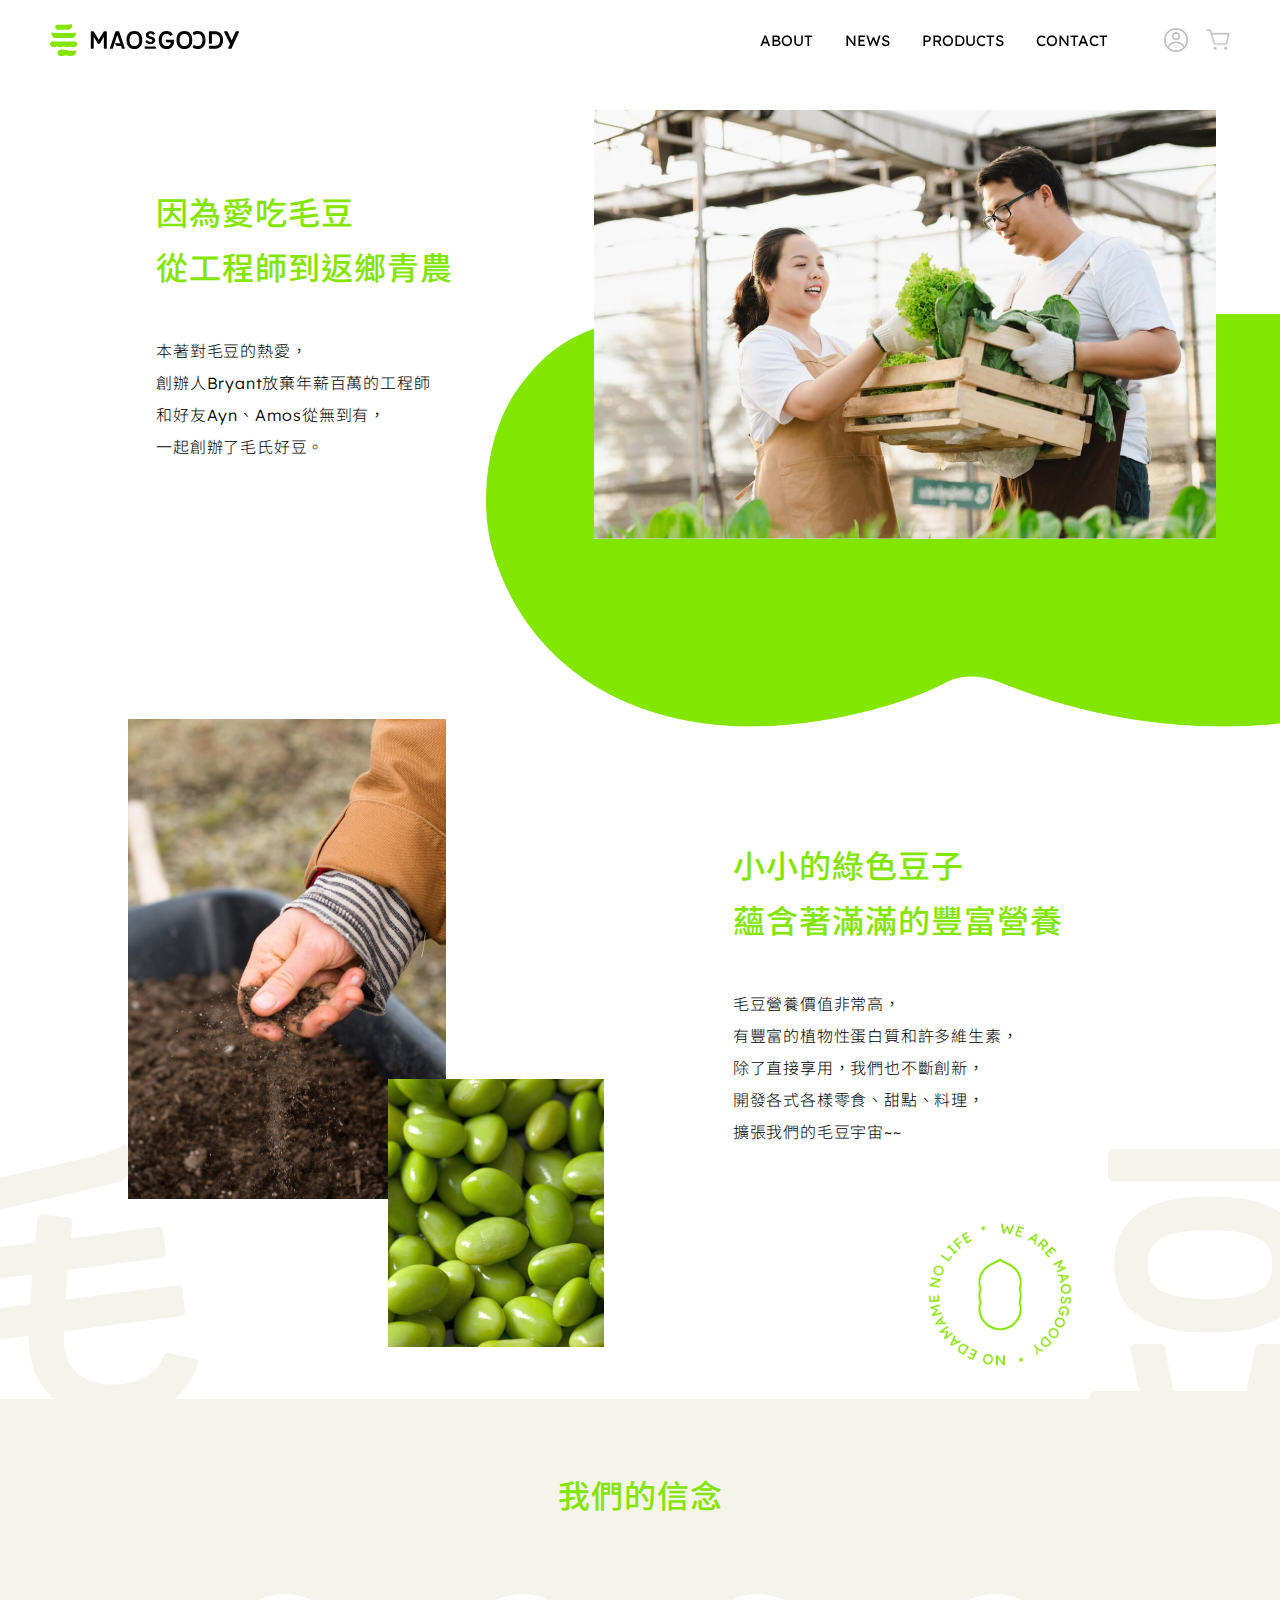
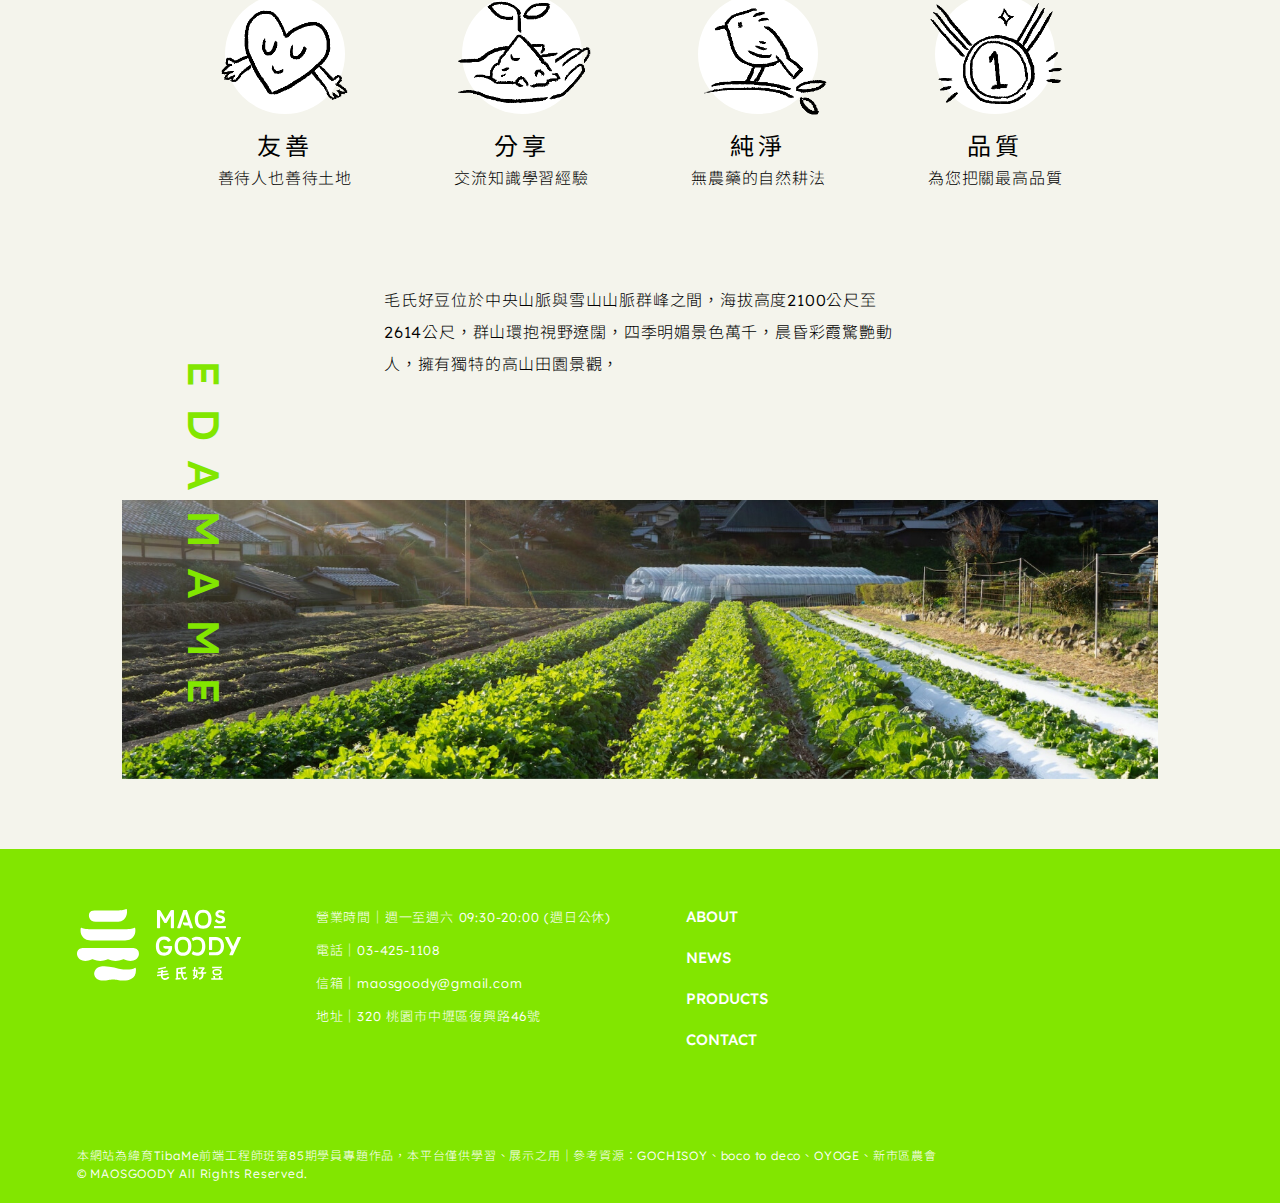
==== commit 7425c5aa: "add favicon" ====
--- a/about.html
+++ b/about.html
@@ -6,6 +6,7 @@
     <meta http-equiv="X-UA-Compatible" content="IE=edge">
     <meta name="viewport" content="width=device-width, initial-scale=1.0">
     <title>MAOSGOODY 毛氏好豆</title>
+    <link href="pic/favicon.ico" rel="icon">
     <link rel="stylesheet" href="reset.css">
 
     <link rel="stylesheet" href="https://cdnjs.cloudflare.com/ajax/libs/font-awesome/6.4.0/css/all.min.css"
--- a/about.css
+++ b/about.css
@@ -1,5 +1,5 @@
 h2 {
-    font-size: 32px;
+    font-size: 22px;
     font-weight: 500;
     color: #82E600;
     line-height: 1.7;
@@ -32,14 +32,6 @@
     position: relative;
 }
 
-.story_container .story_bg {
-    width: 1146px;
-    position: absolute;
-    top: 260px;
-    left: 38%;
-    z-index: -1;
-}
-
 .story_container .story_bg img {
     width: 100%;
 }
@@ -62,7 +54,6 @@
     flex-direction: column;
     justify-content: center;
     gap: 40px;
-    padding-left: 8%;
 }
 
 .effort_container {
@@ -75,17 +66,18 @@
     justify-content: space-between;
     position: absolute;
     bottom: -25px;
+    z-index: -1;
     overflow: hidden;
 }
 
 .effort_container .bg_text .bg_mao {
-    width: 248px;
-    margin-left: -50px;
+    width: 148px;
+    margin-left: -40px;
 }
 
 .effort_container .bg_text .bg_dou {
-    width: 240px;
-    margin-right: -50px;
+    width: 140px;
+    margin-right: -40px;
 }
 
 .effort_container .bg_mao img,
@@ -94,7 +86,7 @@
 }
 
 .effort_container .effort_wrap {
-    width: 74%;
+    width: 80%;
     margin: auto;
     padding-bottom: 200px;
 }
@@ -111,15 +103,15 @@
 .effort_wrap .effort_text {
     display: flex;
     flex-direction: column;
-    gap: 40px;
-    padding: 50px 0 0 28%;
+    gap: 30px;
+    padding: 100px 0 0 0;
 }
 
 .effort_container .effort_rotate {
     width: 150px;
     position: absolute;
     bottom: 30px;
-    right: 200px;
+    right: 12%;
 
     animation: rotate;
     animation-duration: 8s;
@@ -146,9 +138,9 @@
 }
 
 .faith_container {
-    padding: 70px 0;
+    padding: 70px 0 0;
     position: relative;
-
+    overflow: hidden;
 }
 
 .faith_container .faith_title {
@@ -156,24 +148,25 @@
 }
 
 .faith_container .faith_cardlist {
-    width: 74%;
-    display: flex;
-    justify-content: space-between;
+    width: 80%;
+    /* display: flex;
+    flex-wrap: wrap;
+    justify-content: space-between; */
     margin: auto;
-    padding: 50px 0;
+    padding: 0 0;
 }
 
 .faith_cardlist .faith_card {
-    width: 144px;
-    padding: 10px;
+    width: 190px;
+    padding: 40px 0;
     position: relative;
-    /* outline: solid red 1px; */
     text-align: center;
+    margin: auto;
 }
 
 .faith_cardlist .faith_card .card_circle {
-    width: 120px;
-    height: 120px;
+    width: 155px;
+    height: 155px;
     background-color: #fff;
     border-radius: 50%;
     margin: 10px auto 0;
@@ -182,7 +175,7 @@
 .faith_cardlist .faith_card .card_pic {
     width: 100%;
     position: absolute;
-    top: 0;
+    top: 35px;
     left: 50%;
     transform: translate(-50%, 0);
 }
@@ -197,13 +190,14 @@
 }
 
 .faith_container .faith_article {
-    width: 40%;
+    width: 80%;
     margin: auto;
     padding: 30px 0 120px;
 }
 
 .faith_container .faith_bottompic {
-    width: 1040px;
+    width: 81%;
+    min-width: 768px;
     margin: auto;
     position: relative;
 }
@@ -214,20 +208,27 @@
 }
 
 .faith_container .faith_bottompic .deco_text {
-    font-size: 44px;
+    font-size: 30px;
     font-weight: 500;
     color: #82E600;
     writing-mode: vertical-rl;
     letter-spacing: 0.45em;
     position: absolute;
-    top: -140px;
+    top: -90px;
     left: 60px;
 }
 
 
 @media screen and (1024px > width) {
     .story_container {
-        padding: 30px 0 60px;
+        padding: 30px 0 40px;
+    }
+
+    .story_container .story_wrap .story_text {
+        gap: 30px;
+        width: 89%;
+        margin: auto;
+        padding-top: 30px;
     }
 
     .story_container .story_bg {
@@ -248,13 +249,38 @@
         top: 80%;
         left: 60%;
     }
-}
-
+
+    .faith_container {
+        padding: 50px 0 0;
+    }
+}
 
 
 /*---------768px以上，1024px以下-----------*/
 
 @media screen and (1024px > width >=768px) {
+
+    h2 {
+        font-size: 28px;
+        font-weight: 500;
+        color: #82E600;
+        line-height: 1.7;
+        letter-spacing: 1px;
+    }
+
+    h3 {
+        font-size: 24px;
+        font-weight: 400;
+        color: black;
+        letter-spacing: 4px;
+    }
+
+    p {
+        font-size: 16px;
+        font-weight: 300;
+        line-height: 2;
+        letter-spacing: 0.8px;
+    }
 
     .story_container .story_wrap {
         display: flex;
@@ -264,15 +290,21 @@
     }
 
     .story_container .story_wrap .story_pic {
-        width: 46%;
-    }
+        width: 80%;
+    }
+
+
+    .story_container .story_wrap .story_text {
+        padding-left: 8%;
+    }
+
 
     .story_container .story_bg {
         display: block;
-        width: 1146px;
-        position: absolute;
-        top: 260px;
-        left: 38%;
+        width: 800px;
+        position: absolute;
+        top: 160px;
+        left: 45%;
         z-index: -1;
     }
 
@@ -280,14 +312,47 @@
         width: 100%;
     }
 
+    .effort_container .bg_text .bg_mao {
+        width: 178px;
+        margin-left: -30px;
+    }
+
+    .effort_container .bg_text .bg_dou {
+        width: 170px;
+        margin-right: -30px;
+    }
+
     .effort_container .effort_wrap {
         display: flex;
-        width: 74%;
+        width: 80%;
         margin: auto;
         padding-bottom: 200px;
     }
-}
-
+
+    .effort_wrap .effort_pic {
+        width: 50%;
+    }
+
+    .effort_wrap .effort_pic .pic_down {
+        width: 68%;
+    }
+
+    .effort_wrap .effort_pic .pic_up {
+        width: 40%;
+        position: absolute;
+        top: 80%;
+        left: 50%;
+    }
+
+    .effort_wrap .effort_text {
+        gap: 40px;
+        padding: 6% 0 0 0;
+    }
+
+    .effort_container .effort_rotate {
+        right: 16%;
+    }
+}
 
 
 /*---------1024px以上-----------*/
@@ -324,16 +389,14 @@
 
     .story_container {
         overflow: hidden;
-        padding: 30px 0 200px;
+        padding: 30px 0 250px;
         position: relative;
-        outline: solid red 1px;
     }
 
     .story_container .story_bg {
         width: 1146px;
-        /* margin-left: 38%; */
-        position: absolute;
-        top: 35%;
+        position: absolute;
+        top: 33%;
         left: 38%;
         z-index: -1;
     }
@@ -397,14 +460,15 @@
 
     .effort_container .effort_wrap {
         display: flex;
-        width: 74%;
+        width: 80%;
         margin: auto;
         padding-bottom: 200px;
     }
 
     .effort_wrap .effort_pic {
         position: relative;
-        margin-top: -60px;
+        margin-top: -70px;
+
     }
 
     .effort_wrap .effort_pic .pic_down {
@@ -434,7 +498,7 @@
         width: 150px;
         position: absolute;
         bottom: 30px;
-        right: 200px;
+        right: 16%;
 
         animation: rotate;
         animation-duration: 8s;
@@ -504,7 +568,6 @@
 
     .faith_cardlist .faith_card .card_pic img {
         width: 100%;
-
     }
 
     .faith_cardlist .faith_card .card_text .card_title {
@@ -518,7 +581,8 @@
     }
 
     .faith_container .faith_bottompic {
-        width: 1040px;
+        width: 81%;
+        max-width: 1040px;
         margin: auto;
         position: relative;
     }
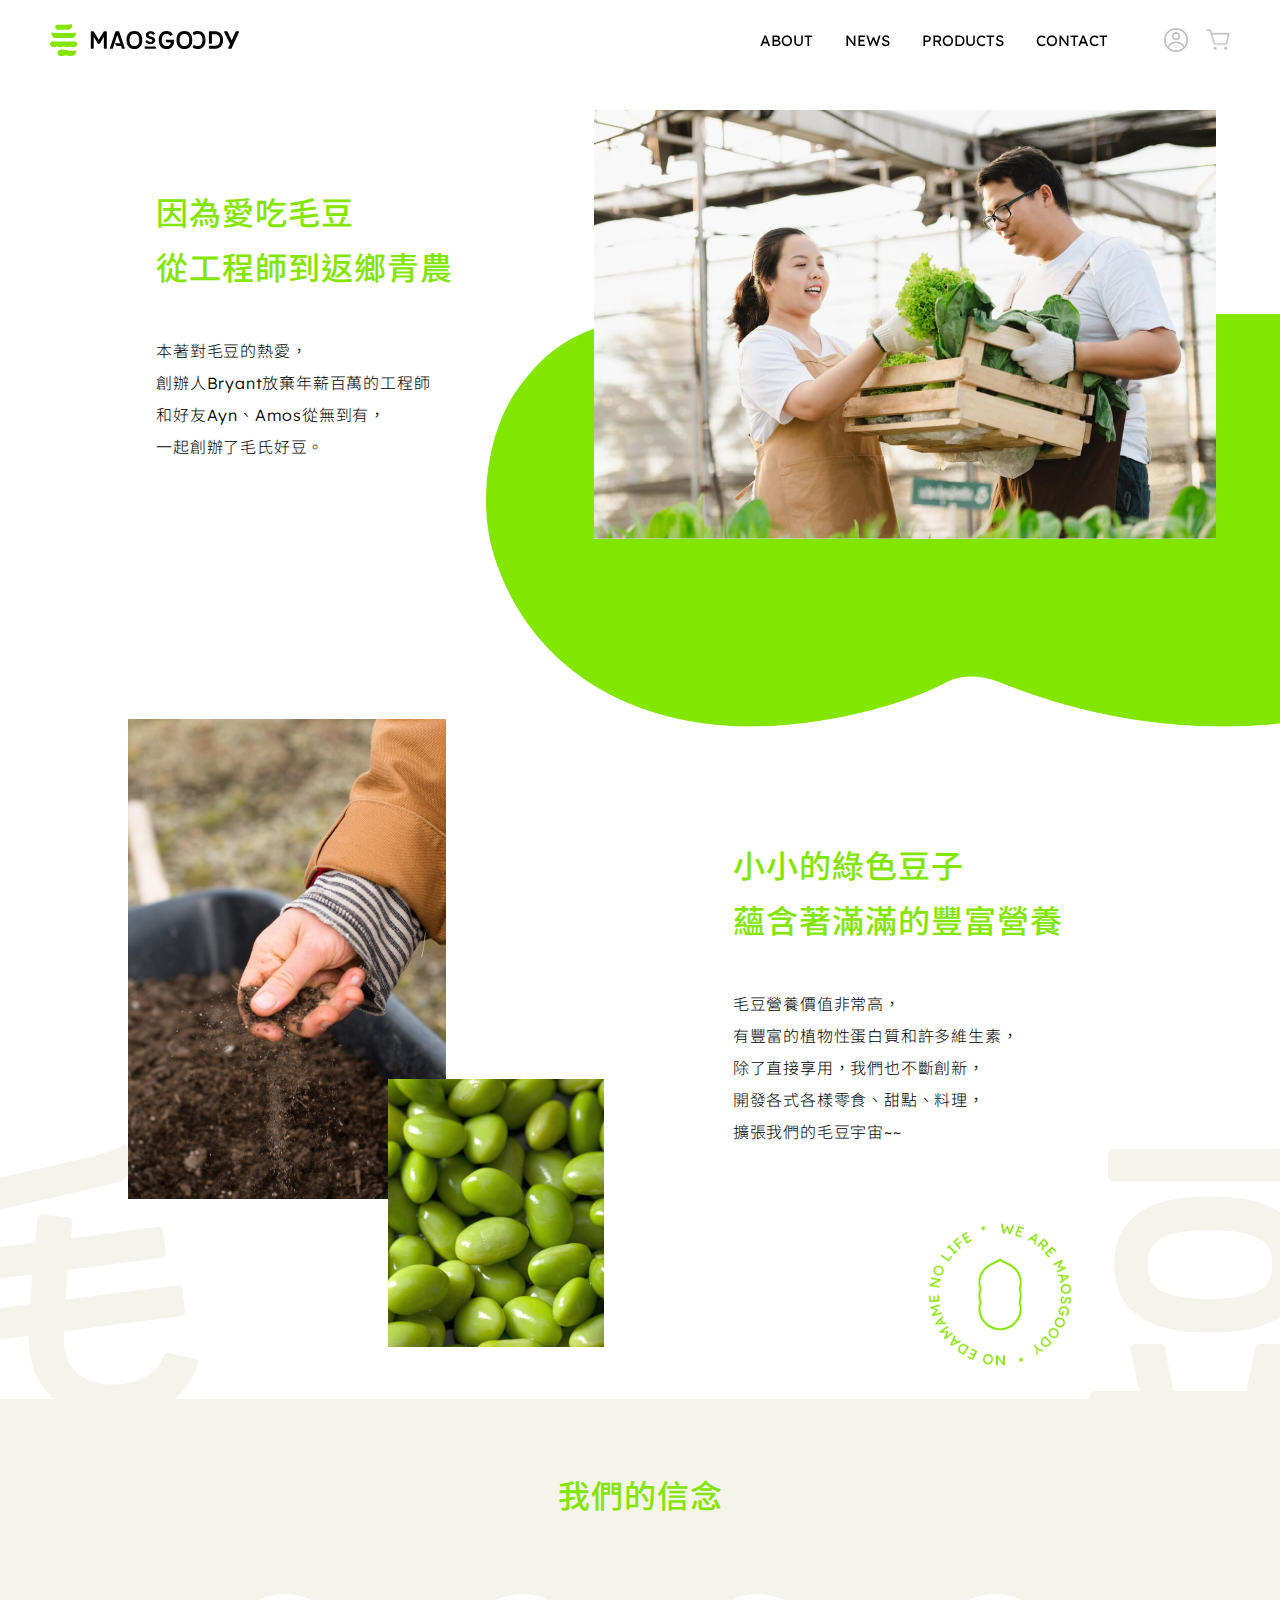
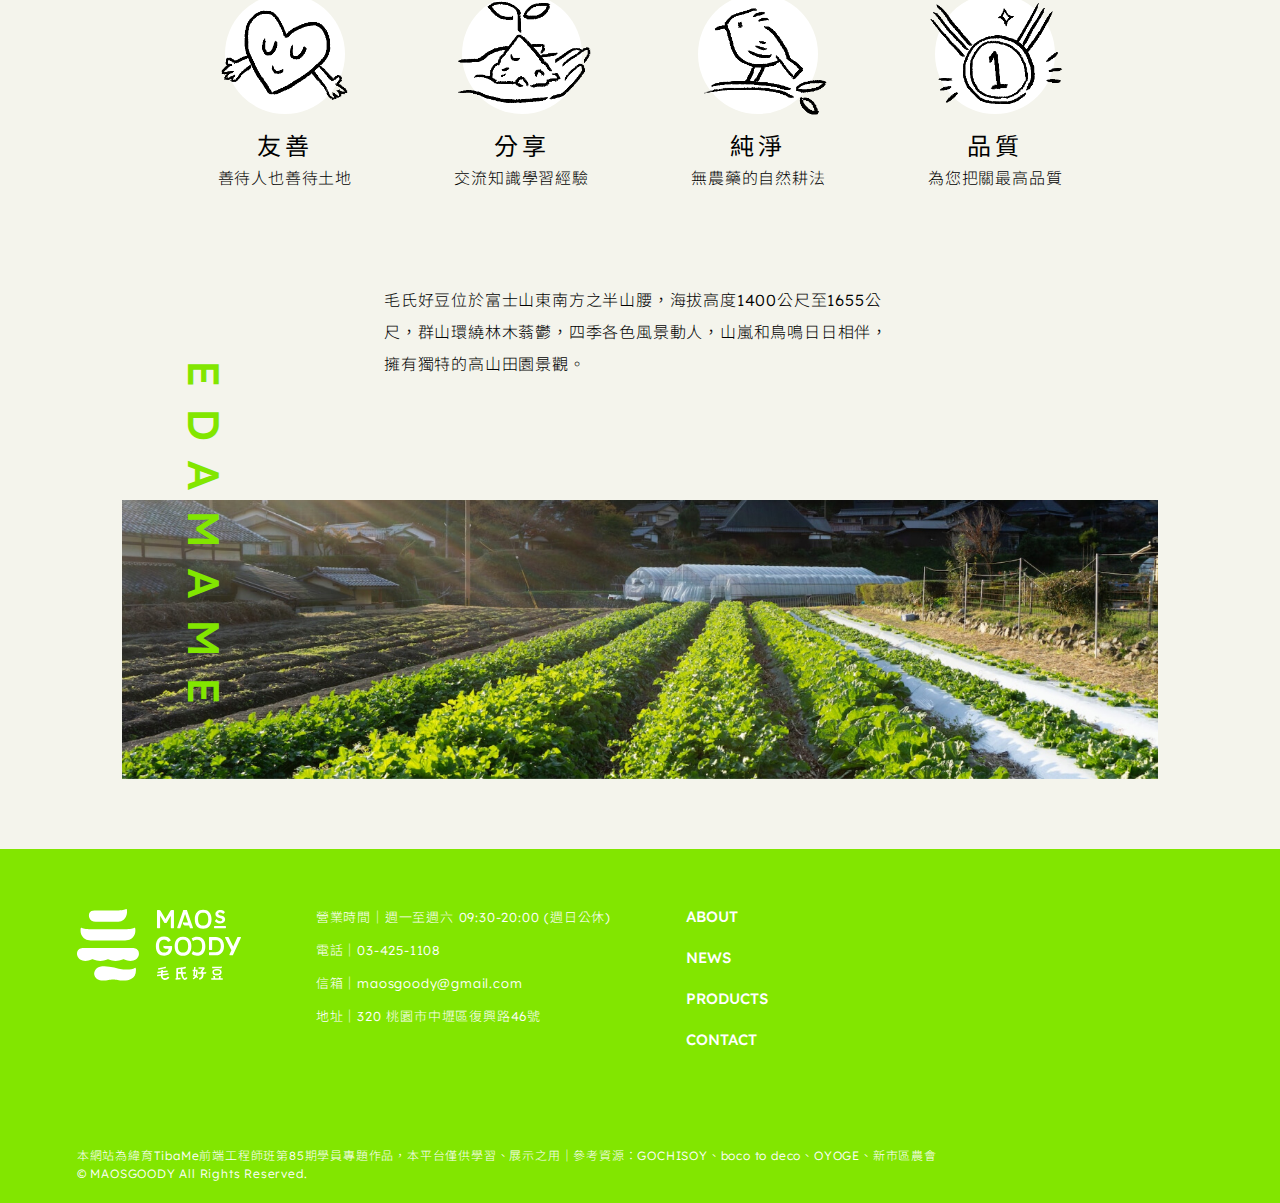
==== commit 7e850e12: "add index animation, fix about html" ====
--- a/about.html
+++ b/about.html
@@ -167,7 +167,7 @@
                 </div>
             </div>
             <p class="faith_article">
-                毛氏好豆位於中央山脈與雪山山脈群峰之間，海拔高度2100公尺至2614公尺，群山環抱視野遼闊，四季明媚景色萬千，晨昏彩霞驚艷動人，擁有獨特的高山田園景觀，
+                毛氏好豆位於富士山東南方之半山腰，海拔高度1400公尺至1655公尺，群山環繞林木蓊鬱，四季各色風景動人，山嵐和鳥鳴日日相伴，擁有獨特的高山田園景觀。
             </p>
             <div class="faith_bottompic">
                 <img src="pic/faith_pic_s.jpg" alt="">
--- a/about.css
+++ b/about.css
@@ -282,6 +282,11 @@
         letter-spacing: 0.8px;
     }
 
+    .story_container {
+        padding: 40px 0 100px;
+
+    }
+
     .story_container .story_wrap {
         display: flex;
         flex-direction: row-reverse;
@@ -291,6 +296,7 @@
 
     .story_container .story_wrap .story_pic {
         width: 80%;
+        padding-top: 35px;
     }
 
 
@@ -303,7 +309,7 @@
         display: block;
         width: 800px;
         position: absolute;
-        top: 160px;
+        top: 120px;
         left: 45%;
         z-index: -1;
     }
@@ -352,6 +358,42 @@
     .effort_container .effort_rotate {
         right: 16%;
     }
+
+    .faith_container .faith_cardlist {
+        width: 60%;
+        display: flex;
+        flex-wrap: wrap;
+        justify-content: space-evenly;
+        gap: 30px 0;
+        margin: auto;
+        padding: 50px 0;
+    }
+
+    .faith_cardlist .faith_card {
+        width: 144px;
+        padding: 10px;
+        margin: 0 20px;
+        position: relative;
+        text-align: center;
+    }
+
+    .faith_cardlist .faith_card .card_circle {
+        width: 120px;
+        height: 120px;
+        background-color: #fff;
+        border-radius: 50%;
+        margin: 10px auto 0;
+    }
+
+    .faith_cardlist .faith_card .card_pic {
+        width: 100%;
+        position: absolute;
+        top: 0;
+        left: 50%;
+        transform: translate(-50%, 0);
+
+    }
+
 }
 
 
